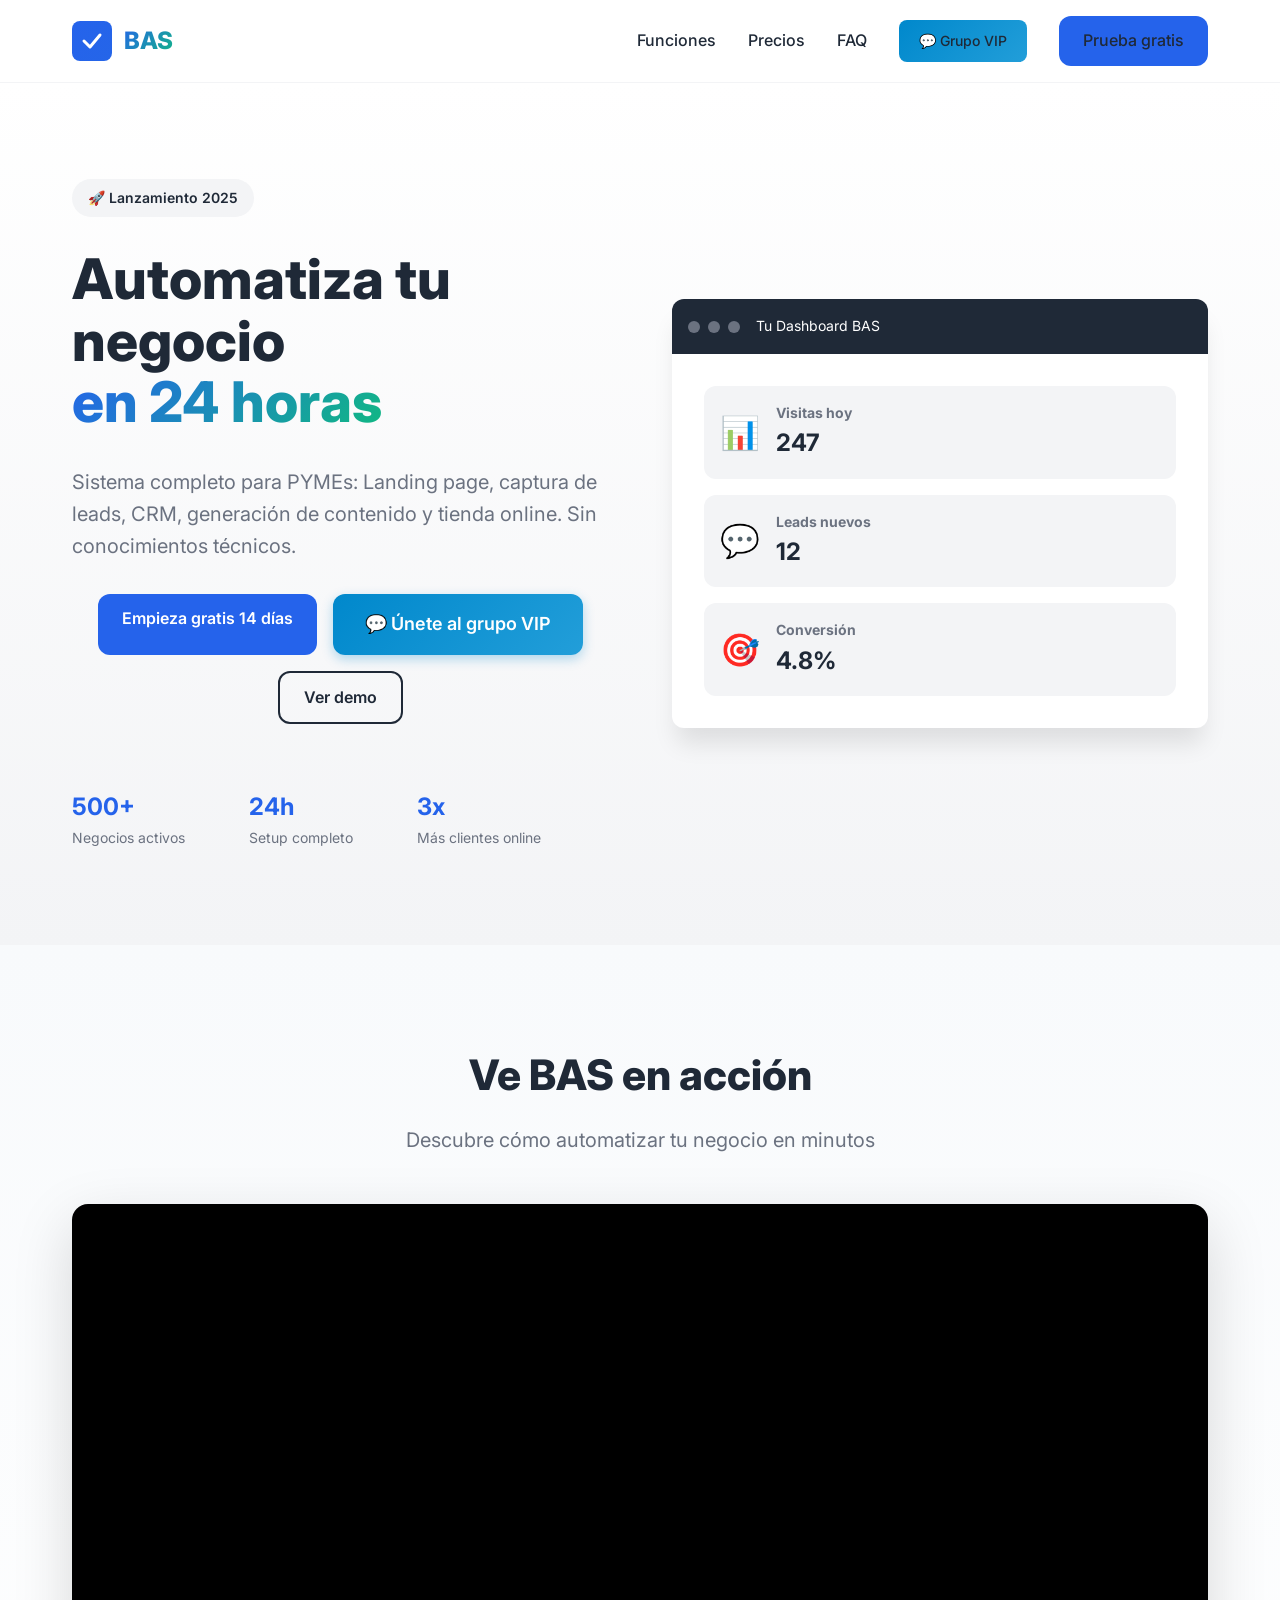
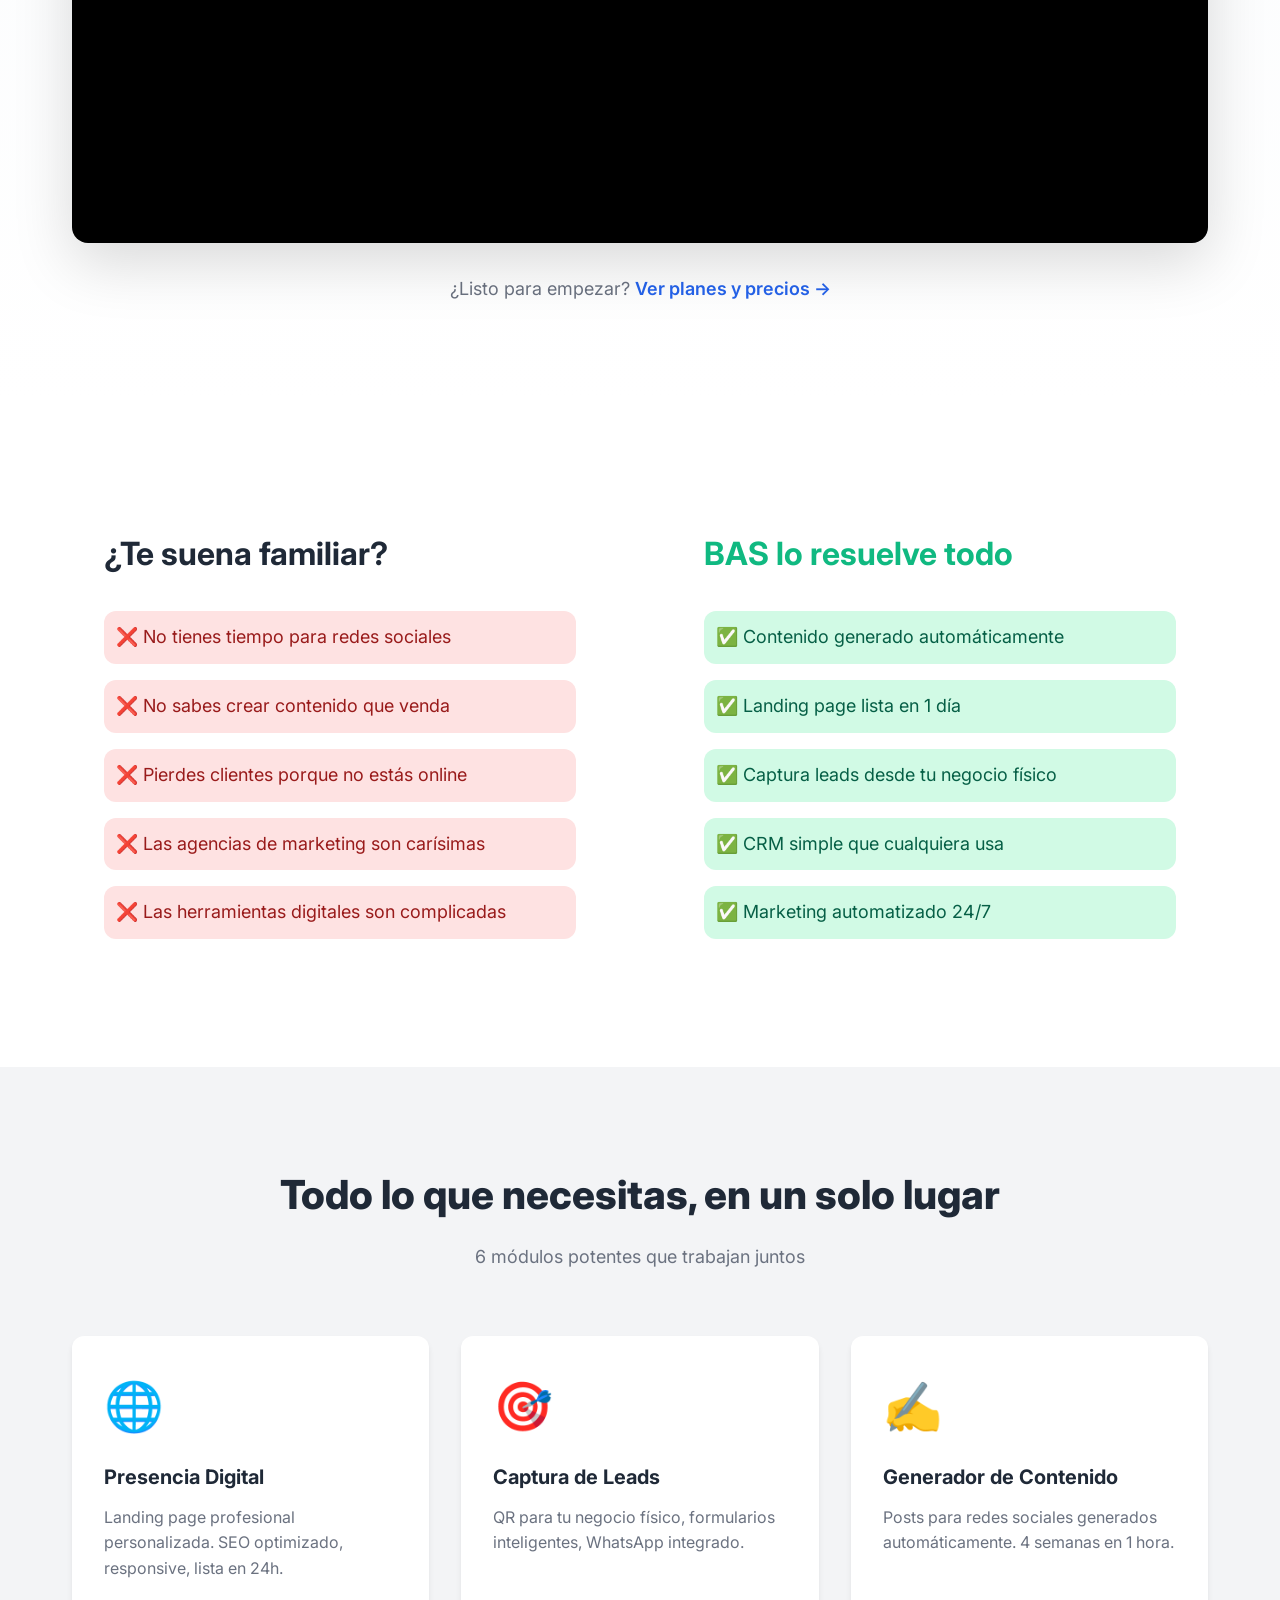
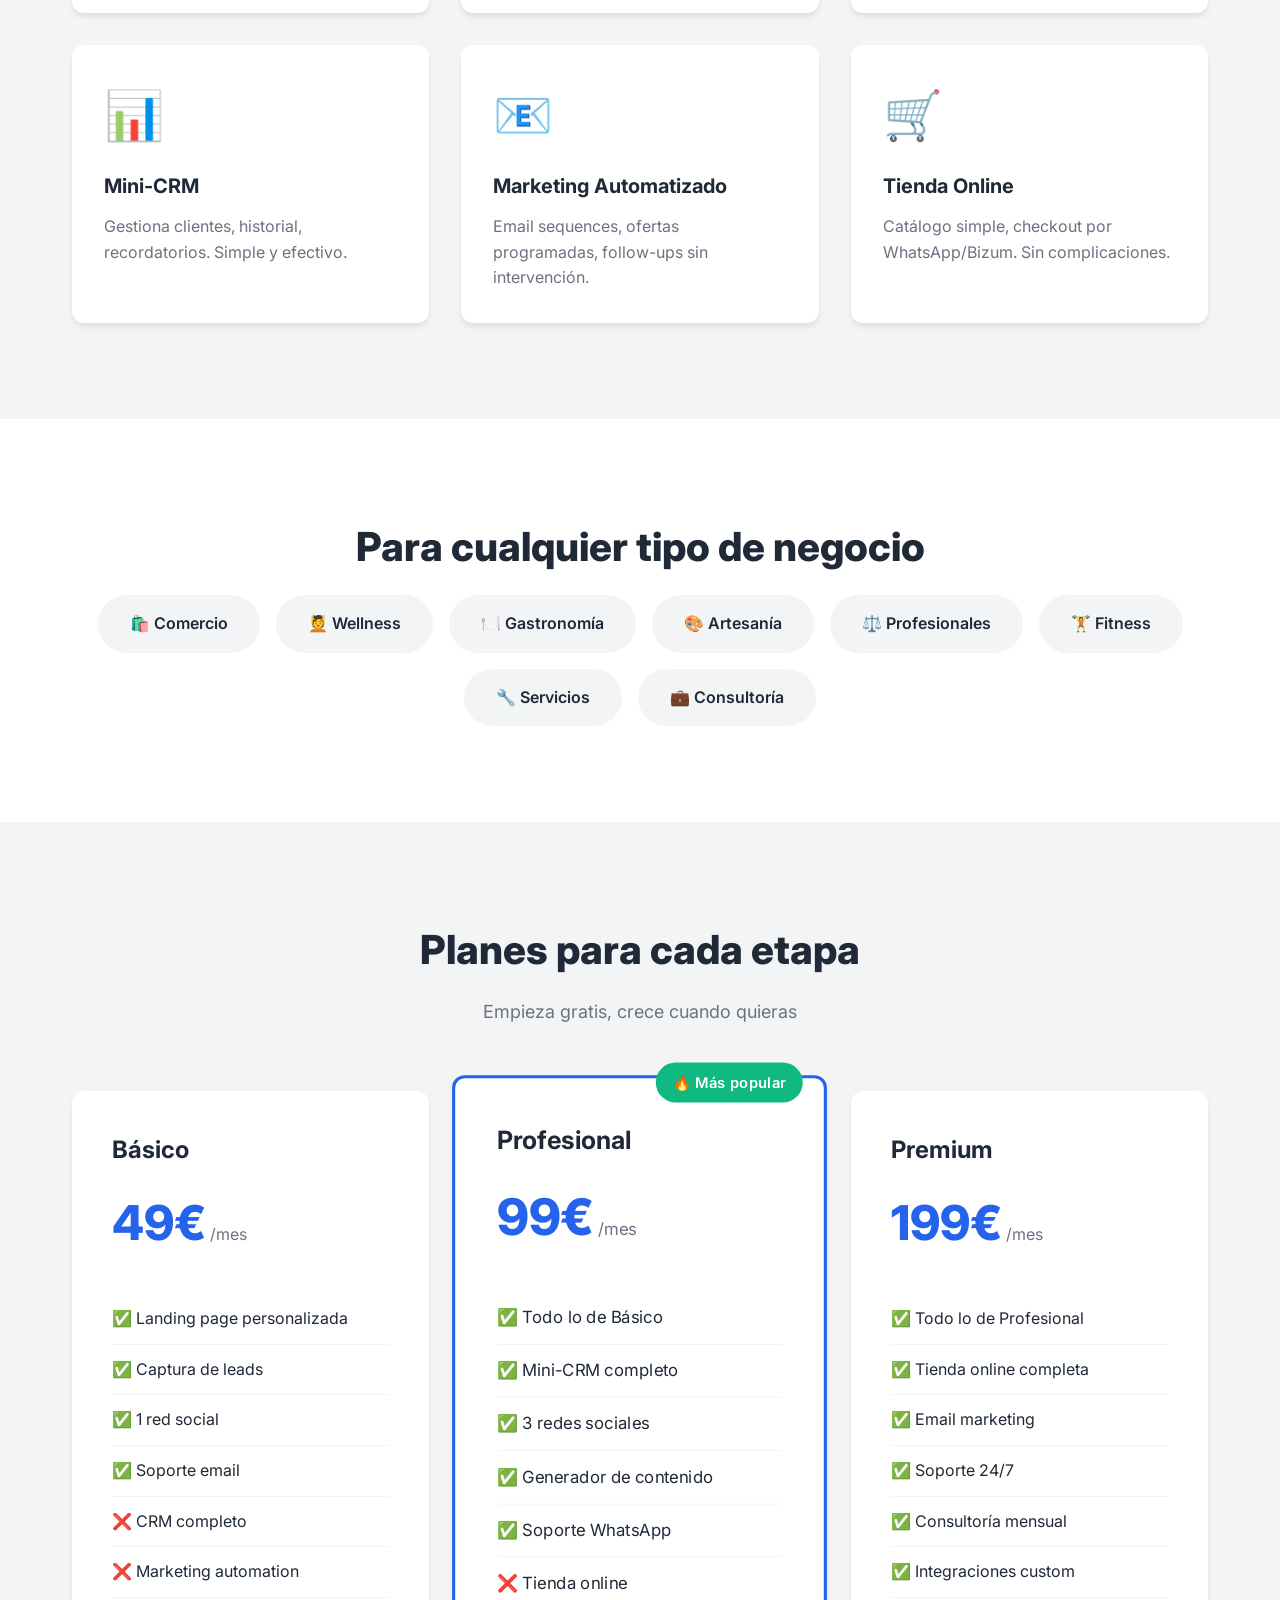
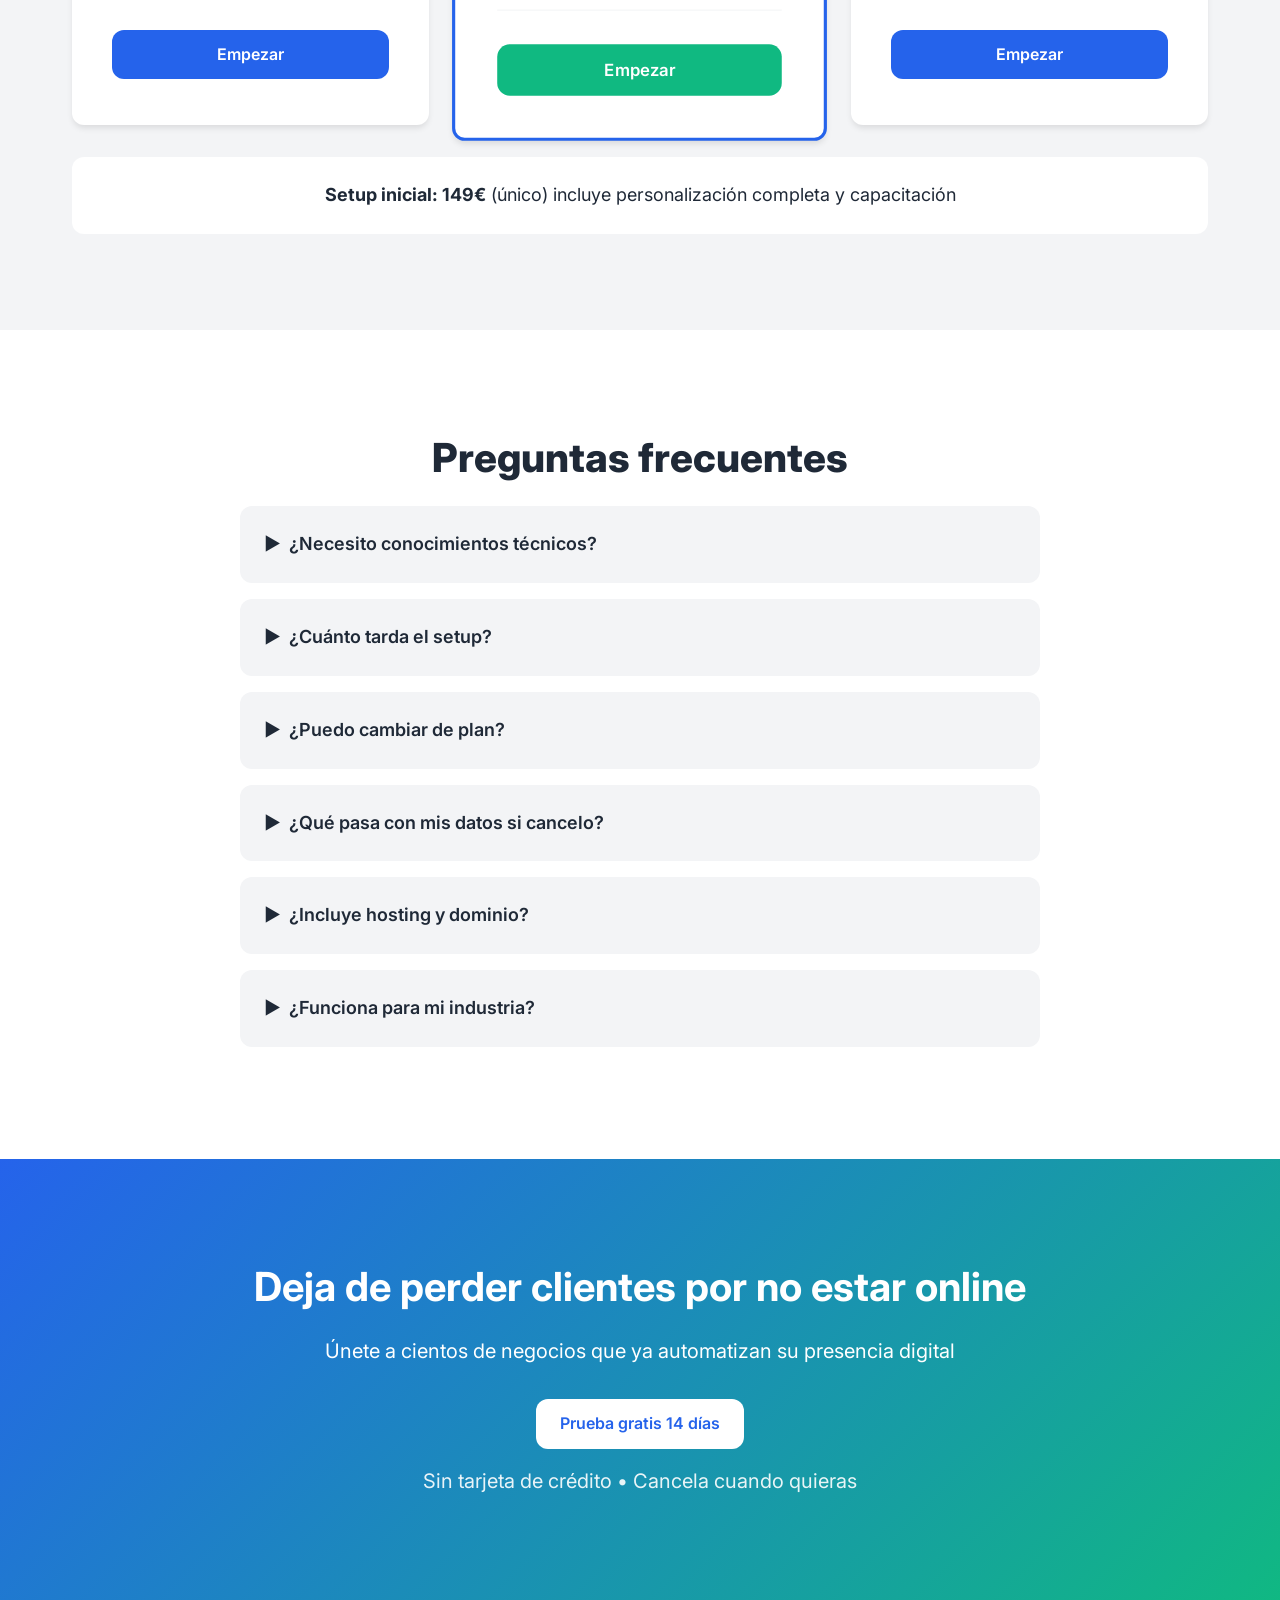
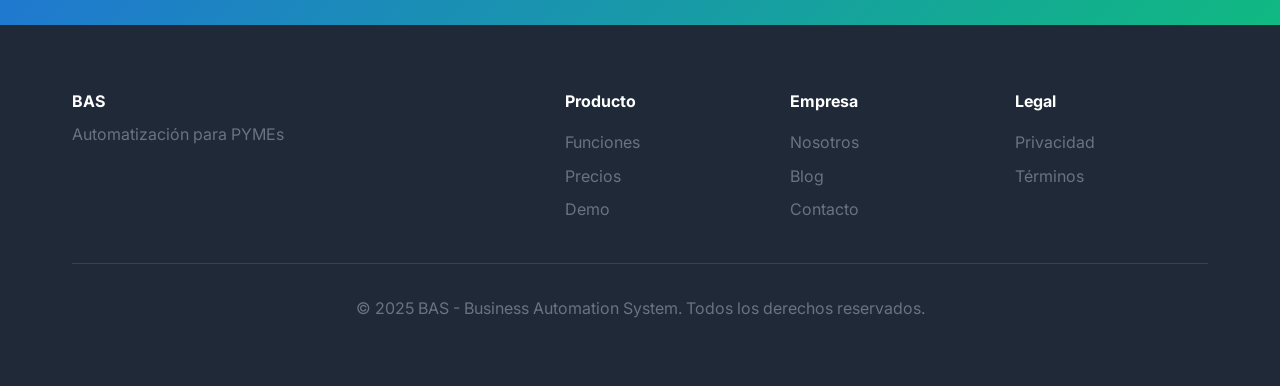
==== index.html @ 543ab915 "Agregar responsive iframe con padding-bottom trick" ====
<!DOCTYPE html>
<html lang="es">
<head>
    <meta charset="UTF-8">
    <meta name="viewport" content="width=device-width, initial-scale=1.0">
    <meta name="description" content="BAS - Automatiza tu PYME en 24 horas. Sistema completo de presencia digital, CRM, marketing y ventas online. Sin conocimientos técnicos.">
    <meta name="keywords" content="automatización pymes, saas para negocios, crm simple, marketing automatizado, tienda online">
    
    <!-- Open Graph -->
    <meta property="og:title" content="BAS - Automatiza tu negocio en 24 horas">
    <meta property="og:description" content="Sistema completo para PYMEs: Landing, CRM, Contenido, Marketing y Ventas. Desde 49€/mes">
    <meta property="og:type" content="website">
    <meta property="og:url" content="https://bas-system.surge.sh">
    
    <title>BAS - Business Automation System | Automatiza tu PYME</title>
    <link rel="stylesheet" href="css/style.css">
    <link rel="preconnect" href="https://fonts.googleapis.com">
    <link rel="preconnect" href="https://fonts.gstatic.com" crossorigin>
    <link href="https://fonts.googleapis.com/css2?family=Inter:wght@300;400;500;600;700;800&display=swap" rel="stylesheet">
    <link rel="stylesheet" href="css/chat-widget.css">
</head>
<body>
    <!-- Navigation -->
    <nav class="navbar">
        <div class="container">
            <div class="nav-brand">
                <svg width="40" height="40" viewBox="0 0 40 40" fill="none">
                    <rect width="40" height="40" rx="8" fill="url(#gradient)"/>
                    <path d="M12 20L18 26L28 14" stroke="white" stroke-width="3" stroke-linecap="round" stroke-linejoin="round"/>
                    <defs>
                        <linearGradient id="gradient" x1="0" y1="0" x2="40" y2="40">
                            <stop offset="0%" stop-color="#2563EB"/>
                            <stop offset="100%" stop-color="#10B981"/>
                        </linearGradient>
                    </defs>
                </svg>
                <span class="brand-name">BAS</span>
            </div>
            <div class="nav-links">
                <a href="#features">Funciones</a>
                <a href="#pricing">Precios</a>
                <a href="#faq">FAQ</a>
                <a href="https://t.me/+O0VJcwQpoflhZDc8" target="_blank" class="btn-telegram-small">💬 Grupo VIP</a>
                <a href="#cta" class="btn-primary">Prueba gratis</a>
            </div>
        </div>
    </nav>

    <!-- Hero -->
    <section class="hero">
        <div class="container">
            <div class="hero-content">
                <div class="badge">🚀 Lanzamiento 2025</div>
                <h1 class="hero-title">
                    Automatiza tu negocio<br>
                    <span class="gradient-text">en 24 horas</span>
                </h1>
                <p class="hero-subtitle">
                    Sistema completo para PYMEs: Landing page, captura de leads, CRM, 
                    generación de contenido y tienda online. Sin conocimientos técnicos.
                </p>
                <div class="hero-cta">
                    <a href="#pricing" class="btn-hero">Empieza gratis 14 días</a>
                    <a href="https://t.me/+O0VJcwQpoflhZDc8" target="_blank" class="btn-telegram">
                        💬 Únete al grupo VIP
                    </a>
                    <a href="#demo" class="btn-secondary">Ver demo</a>
                </div>
                <div class="hero-stats">
                    <div class="stat">
                        <strong>500+</strong>
                        <span>Negocios activos</span>
                    </div>
                    <div class="stat">
                        <strong>24h</strong>
                        <span>Setup completo</span>
                    </div>
                    <div class="stat">
                        <strong>3x</strong>
                        <span>Más clientes online</span>
                    </div>
                </div>
            </div>
            <div class="hero-visual">
                <div class="dashboard-mockup">
                    <div class="mockup-header">
                        <div class="mockup-dots">
                            <span></span><span></span><span></span>
                        </div>
                        <div class="mockup-title">Tu Dashboard BAS</div>
                    </div>
                    <div class="mockup-content">
                        <div class="mockup-card">
                            <div class="card-icon">📊</div>
                            <div class="card-text">
                                <h4>Visitas hoy</h4>
                                <p class="card-number">247</p>
                            </div>
                        </div>
                        <div class="mockup-card">
                            <div class="card-icon">💬</div>
                            <div class="card-text">
                                <h4>Leads nuevos</h4>
                                <p class="card-number">12</p>
                            </div>
                        </div>
                        <div class="mockup-card">
                            <div class="card-icon">🎯</div>
                            <div class="card-text">
                                <h4>Conversión</h4>
                                <p class="card-number">4.8%</p>
                            </div>
                        </div>
                    </div>
                </div>
            </div>
        </div>
    </section>

    <!-- Video Demo -->
    <section id="demo" class="video-demo">
        <div class="container">
            <div class="video-header">
                <h2>Ve BAS en acción</h2>
                <p>Descubre cómo automatizar tu negocio en minutos</p>
            </div>
            <div class="video-container" style="position: relative; width: 100%; max-width: 1200px; padding-bottom: 56.25%; height: 0; overflow: hidden;">
                <iframe style="position: absolute; top: 0; left: 0; width: 100%; height: 100%;" 
                        src="https://www.youtube.com/embed/QfcozcbDwHg" 
                        frameborder="0" 
                        allow="accelerometer; autoplay; clipboard-write; encrypted-media; gyroscope; picture-in-picture; web-share" 
                        referrerpolicy="strict-origin-when-cross-origin"
                        allowfullscreen>
                </iframe>
            </div>
            <div class="video-cta">
                <p>¿Listo para empezar? <a href="#pricing" class="inline-link">Ver planes y precios →</a></p>
            </div>
        </div>
    </section>

    <!-- Problem/Solution -->
    <section class="problem-solution">
        <div class="container">
            <div class="problem">
                <h2>¿Te suena familiar?</h2>
                <div class="problem-list">
                    <div class="problem-item">❌ No tienes tiempo para redes sociales</div>
                    <div class="problem-item">❌ No sabes crear contenido que venda</div>
                    <div class="problem-item">❌ Pierdes clientes porque no estás online</div>
                    <div class="problem-item">❌ Las agencias de marketing son carísimas</div>
                    <div class="problem-item">❌ Las herramientas digitales son complicadas</div>
                </div>
            </div>
            <div class="solution">
                <h2>BAS lo resuelve todo</h2>
                <div class="solution-list">
                    <div class="solution-item">✅ Contenido generado automáticamente</div>
                    <div class="solution-item">✅ Landing page lista en 1 día</div>
                    <div class="solution-item">✅ Captura leads desde tu negocio físico</div>
                    <div class="solution-item">✅ CRM simple que cualquiera usa</div>
                    <div class="solution-item">✅ Marketing automatizado 24/7</div>
                </div>
            </div>
        </div>
    </section>

    <!-- Features -->
    <section id="features" class="features">
        <div class="container">
            <h2 class="section-title">Todo lo que necesitas, en un solo lugar</h2>
            <p class="section-subtitle">6 módulos potentes que trabajan juntos</p>
            
            <div class="features-grid">
                <div class="feature-card">
                    <div class="feature-icon">🌐</div>
                    <h3>Presencia Digital</h3>
                    <p>Landing page profesional personalizada. SEO optimizado, responsive, lista en 24h.</p>
                </div>
                
                <div class="feature-card">
                    <div class="feature-icon">🎯</div>
                    <h3>Captura de Leads</h3>
                    <p>QR para tu negocio físico, formularios inteligentes, WhatsApp integrado.</p>
                </div>
                
                <div class="feature-card">
                    <div class="feature-icon">✍️</div>
                    <h3>Generador de Contenido</h3>
                    <p>Posts para redes sociales generados automáticamente. 4 semanas en 1 hora.</p>
                </div>
                
                <div class="feature-card">
                    <div class="feature-icon">📊</div>
                    <h3>Mini-CRM</h3>
                    <p>Gestiona clientes, historial, recordatorios. Simple y efectivo.</p>
                </div>
                
                <div class="feature-card">
                    <div class="feature-icon">📧</div>
                    <h3>Marketing Automatizado</h3>
                    <p>Email sequences, ofertas programadas, follow-ups sin intervención.</p>
                </div>
                
                <div class="feature-card">
                    <div class="feature-icon">🛒</div>
                    <h3>Tienda Online</h3>
                    <p>Catálogo simple, checkout por WhatsApp/Bizum. Sin complicaciones.</p>
                </div>
            </div>
        </div>
    </section>

    <!-- Use Cases -->
    <section class="use-cases">
        <div class="container">
            <h2 class="section-title">Para cualquier tipo de negocio</h2>
            <div class="industries">
                <div class="industry">🛍️ Comercio</div>
                <div class="industry">💆 Wellness</div>
                <div class="industry">🍽️ Gastronomía</div>
                <div class="industry">🎨 Artesanía</div>
                <div class="industry">⚖️ Profesionales</div>
                <div class="industry">🏋️ Fitness</div>
                <div class="industry">🔧 Servicios</div>
                <div class="industry">💼 Consultoría</div>
            </div>
        </div>
    </section>

    <!-- Pricing -->
    <section id="pricing" class="pricing">
        <div class="container">
            <h2 class="section-title">Planes para cada etapa</h2>
            <p class="section-subtitle">Empieza gratis, crece cuando quieras</p>
            
            <div class="pricing-grid">
                <div class="pricing-card">
                    <div class="plan-name">Básico</div>
                    <div class="plan-price">
                        <span class="price">49€</span>
                        <span class="period">/mes</span>
                    </div>
                    <ul class="plan-features">
                        <li>✅ Landing page personalizada</li>
                        <li>✅ Captura de leads</li>
                        <li>✅ 1 red social</li>
                        <li>✅ Soporte email</li>
                        <li>❌ CRM completo</li>
                        <li>❌ Marketing automation</li>
                    </ul>
                    <a href="#signup" class="btn-plan">Empezar</a>
                </div>

                <div class="pricing-card featured">
                    <div class="popular-badge">🔥 Más popular</div>
                    <div class="plan-name">Profesional</div>
                    <div class="plan-price">
                        <span class="price">99€</span>
                        <span class="period">/mes</span>
                    </div>
                    <ul class="plan-features">
                        <li>✅ Todo lo de Básico</li>
                        <li>✅ Mini-CRM completo</li>
                        <li>✅ 3 redes sociales</li>
                        <li>✅ Generador de contenido</li>
                        <li>✅ Soporte WhatsApp</li>
                        <li>❌ Tienda online</li>
                    </ul>
                    <a href="#signup" class="btn-plan primary">Empezar</a>
                </div>

                <div class="pricing-card">
                    <div class="plan-name">Premium</div>
                    <div class="plan-price">
                        <span class="price">199€</span>
                        <span class="period">/mes</span>
                    </div>
                    <ul class="plan-features">
                        <li>✅ Todo lo de Profesional</li>
                        <li>✅ Tienda online completa</li>
                        <li>✅ Email marketing</li>
                        <li>✅ Soporte 24/7</li>
                        <li>✅ Consultoría mensual</li>
                        <li>✅ Integraciones custom</li>
                    </ul>
                    <a href="#signup" class="btn-plan">Empezar</a>
                </div>
            </div>

            <div class="pricing-note">
                <strong>Setup inicial: 149€</strong> (único) incluye personalización completa y capacitación
            </div>
        </div>
    </section>

    <!-- FAQ -->
    <section id="faq" class="faq">
        <div class="container">
            <h2 class="section-title">Preguntas frecuentes</h2>
            
            <div class="faq-list">
                <details class="faq-item">
                    <summary>¿Necesito conocimientos técnicos?</summary>
                    <p>No. BAS está diseñado para personas sin conocimientos técnicos. Todo es visual, simple e intuitivo.</p>
                </details>

                <details class="faq-item">
                    <summary>¿Cuánto tarda el setup?</summary>
                    <p>24 horas. Nos das tu información, fotos y textos, y en un día tienes todo funcionando.</p>
                </details>

                <details class="faq-item">
                    <summary>¿Puedo cambiar de plan?</summary>
                    <p>Sí, en cualquier momento. Upgrade o downgrade sin penalizaciones.</p>
                </details>

                <details class="faq-item">
                    <summary>¿Qué pasa con mis datos si cancelo?</summary>
                    <p>Puedes exportar todos tus datos (clientes, contenido) antes de cancelar. Sin problemas.</p>
                </details>

                <details class="faq-item">
                    <summary>¿Incluye hosting y dominio?</summary>
                    <p>Sí, todo incluido. Hosting, dominio personalizado, SSL, backups. Sin costes ocultos.</p>
                </details>

                <details class="faq-item">
                    <summary>¿Funciona para mi industria?</summary>
                    <p>BAS es universal. Funciona para comercio, servicios, wellness, gastronomía, artesanía, profesionales, etc.</p>
                </details>
            </div>
        </div>
    </section>

    <!-- Final CTA -->
    <section id="cta" class="final-cta">
        <div class="container">
            <h2>Deja de perder clientes por no estar online</h2>
            <p>Únete a cientos de negocios que ya automatizan su presencia digital</p>
            <a href="#signup" class="btn-hero">Prueba gratis 14 días</a>
            <p class="cta-note">Sin tarjeta de crédito • Cancela cuando quieras</p>
        </div>
    </section>

    <!-- Footer -->
    <footer class="footer">
        <div class="container">
            <div class="footer-content">
                <div class="footer-brand">
                    <strong>BAS</strong>
                    <p>Automatización para PYMEs</p>
                </div>
                <div class="footer-links">
                    <div class="footer-column">
                        <h4>Producto</h4>
                        <a href="#features">Funciones</a>
                        <a href="#pricing">Precios</a>
                        <a href="#demo">Demo</a>
                    </div>
                    <div class="footer-column">
                        <h4>Empresa</h4>
                        <a href="#about">Nosotros</a>
                        <a href="#blog">Blog</a>
                        <a href="#contact">Contacto</a>
                    </div>
                    <div class="footer-column">
                        <h4>Legal</h4>
                        <a href="#privacy">Privacidad</a>
                        <a href="#terms">Términos</a>
                    </div>
                </div>
            </div>
            <div class="footer-bottom">
                <p>© 2025 BAS - Business Automation System. Todos los derechos reservados.</p>
            </div>
        </div>
    </footer>

    <script src="js/main.js"></script>
    <script src="js/chat-widget.js"></script>
</body>
</html>
---- css/style.css ----
/* BAS - Business Automation System */
/* Modern SaaS Landing Page */

:root {
    --primary: #2563EB;
    --primary-dark: #1E40AF;
    --success: #10B981;
    --dark: #1F2937;
    --gray: #6B7280;
    --light-gray: #F3F4F6;
    --white: #FFFFFF;
    
    --font-main: 'Inter', -apple-system, BlinkMacSystemFont, 'Segoe UI', sans-serif;
    
    --spacing-xs: 0.5rem;
    --spacing-sm: 1rem;
    --spacing-md: 2rem;
    --spacing-lg: 4rem;
    --spacing-xl: 6rem;
    
    --radius: 12px;
    --shadow: 0 4px 6px -1px rgba(0, 0, 0, 0.1);
    --shadow-lg: 0 20px 25px -5px rgba(0, 0, 0, 0.1);
}

* {
    margin: 0;
    padding: 0;
    box-sizing: border-box;
}

html {
    scroll-behavior: smooth;
}

body {
    font-family: var(--font-main);
    color: var(--dark);
    line-height: 1.6;
    background: var(--white);
}

.container {
    max-width: 1200px;
    margin: 0 auto;
    padding: 0 var(--spacing-md);
}

/* Navigation */
.navbar {
    position: sticky;
    top: 0;
    background: rgba(255, 255, 255, 0.95);
    backdrop-filter: blur(10px);
    border-bottom: 1px solid var(--light-gray);
    padding: var(--spacing-sm) 0;
    z-index: 1000;
}

.navbar .container {
    display: flex;
    justify-content: space-between;
    align-items: center;
}

.nav-brand {
    display: flex;
    align-items: center;
    gap: 0.75rem;
    font-weight: 800;
    font-size: 1.5rem;
}

.brand-name {
    background: linear-gradient(135deg, var(--primary), var(--success));
    -webkit-background-clip: text;
    -webkit-text-fill-color: transparent;
    background-clip: text;
}

.nav-links {
    display: flex;
    gap: 2rem;
    align-items: center;
}

.nav-links a {
    text-decoration: none;
    color: var(--dark);
    font-weight: 500;
    transition: color 0.2s;
}

.nav-links a:hover {
    color: var(--primary);
}

/* Buttons */
.btn-primary,
.btn-hero,
.btn-plan {
    display: inline-block;
    padding: 0.75rem 1.5rem;
    background: var(--primary);
    color: var(--white);
    text-decoration: none;
    border-radius: var(--radius);
    font-weight: 600;
    transition: all 0.3s;
    border: none;
    cursor: pointer;
}

.btn-primary:hover,
.btn-hero:hover,
.btn-plan:hover {
    background: var(--primary-dark);
    transform: translateY(-2px);
    box-shadow: var(--shadow-lg);
}

.btn-secondary {
    display: inline-block;
    padding: 0.75rem 1.5rem;
    background: transparent;
    color: var(--dark);
    text-decoration: none;
    border-radius: var(--radius);
    font-weight: 600;
    border: 2px solid var(--dark);
    transition: all 0.3s;
}

.btn-secondary:hover {
    background: var(--dark);
    color: var(--white);
}

/* Hero */
.hero {
    padding: var(--spacing-xl) 0;
    background: linear-gradient(180deg, var(--white) 0%, var(--light-gray) 100%);
}

.hero .container {
    display: grid;
    grid-template-columns: 1fr 1fr;
    gap: var(--spacing-lg);
    align-items: center;
}

.badge {
    display: inline-block;
    padding: 0.5rem 1rem;
    background: var(--light-gray);
    border-radius: 100px;
    font-size: 0.875rem;
    font-weight: 600;
    margin-bottom: var(--spacing-md);
}

.hero-title {
    font-size: 3.5rem;
    font-weight: 800;
    line-height: 1.1;
    margin-bottom: var(--spacing-md);
}

.gradient-text {
    background: linear-gradient(135deg, var(--primary), var(--success));
    -webkit-background-clip: text;
    -webkit-text-fill-color: transparent;
    background-clip: text;
}

.hero-subtitle {
    font-size: 1.25rem;
    color: var(--gray);
    margin-bottom: var(--spacing-md);
    line-height: 1.6;
}

.hero-cta {
    display: flex;
    gap: 1rem;
    margin-bottom: var(--spacing-lg);
}

.hero-stats {
    display: flex;
    gap: var(--spacing-lg);
}

.stat {
    display: flex;
    flex-direction: column;
}

.stat strong {
    font-size: 1.5rem;
    color: var(--primary);
}

.stat span {
    font-size: 0.875rem;
    color: var(--gray);
}

/* Dashboard Mockup */
.dashboard-mockup {
    background: var(--white);
    border-radius: var(--radius);
    box-shadow: var(--shadow-lg);
    overflow: hidden;
}

.mockup-header {
    background: var(--dark);
    padding: 1rem;
    display: flex;
    align-items: center;
    gap: 1rem;
}

.mockup-dots {
    display: flex;
    gap: 0.5rem;
}

.mockup-dots span {
    width: 12px;
    height: 12px;
    border-radius: 50%;
    background: var(--gray);
}

.mockup-title {
    color: var(--white);
    font-size: 0.875rem;
}

.mockup-content {
    padding: 2rem;
    display: flex;
    flex-direction: column;
    gap: 1rem;
}

.mockup-card {
    display: flex;
    align-items: center;
    gap: 1rem;
    padding: 1rem;
    background: var(--light-gray);
    border-radius: var(--radius);
}

.card-icon {
    font-size: 2rem;
}

.card-text h4 {
    font-size: 0.875rem;
    color: var(--gray);
}

.card-number {
    font-size: 1.5rem;
    font-weight: 700;
    color: var(--dark);
}

/* Problem/Solution */
.problem-solution {
    padding: var(--spacing-xl) 0;
    background: var(--white);
}

.problem-solution .container {
    display: grid;
    grid-template-columns: 1fr 1fr;
    gap: var(--spacing-lg);
}

.problem, .solution {
    padding: var(--spacing-md);
}

.problem h2 {
    font-size: 2rem;
    margin-bottom: var(--spacing-md);
}

.solution h2 {
    font-size: 2rem;
    margin-bottom: var(--spacing-md);
    color: var(--success);
}

.problem-list, .solution-list {
    display: flex;
    flex-direction: column;
    gap: 1rem;
}

.problem-item, .solution-item {
    font-size: 1.125rem;
    padding: 0.75rem;
    border-radius: var(--radius);
}

.problem-item {
    background: #FEE2E2;
    color: #991B1B;
}

.solution-item {
    background: #D1FAE5;
    color: #065F46;
}

/* Features */
.features {
    padding: var(--spacing-xl) 0;
    background: var(--light-gray);
}

.section-title {
    font-size: 2.5rem;
    font-weight: 800;
    text-align: center;
    margin-bottom: 1rem;
}

.section-subtitle {
    text-align: center;
    font-size: 1.125rem;
    color: var(--gray);
    margin-bottom: var(--spacing-lg);
}

.features-grid {
    display: grid;
    grid-template-columns: repeat(auto-fit, minmax(300px, 1fr));
    gap: 2rem;
}

.feature-card {
    background: var(--white);
    padding: 2rem;
    border-radius: var(--radius);
    box-shadow: var(--shadow);
    transition: transform 0.3s;
}

.feature-card:hover {
    transform: translateY(-5px);
}

.feature-icon {
    font-size: 3rem;
    margin-bottom: 1rem;
}

.feature-card h3 {
    font-size: 1.25rem;
    margin-bottom: 0.75rem;
}

.feature-card p {
    color: var(--gray);
    line-height: 1.6;
}

/* Use Cases */
.use-cases {
    padding: var(--spacing-xl) 0;
    background: var(--white);
}

.industries {
    display: flex;
    flex-wrap: wrap;
    gap: 1rem;
    justify-content: center;
}

.industry {
    padding: 1rem 2rem;
    background: var(--light-gray);
    border-radius: 100px;
    font-weight: 600;
    transition: all 0.3s;
}

.industry:hover {
    background: var(--primary);
    color: var(--white);
}

/* Pricing */
.pricing {
    padding: var(--spacing-xl) 0;
    background: var(--light-gray);
}

.pricing-grid {
    display: grid;
    grid-template-columns: repeat(auto-fit, minmax(280px, 1fr));
    gap: 2rem;
    margin-bottom: 2rem;
}

.pricing-card {
    background: var(--white);
    padding: 2.5rem;
    border-radius: var(--radius);
    box-shadow: var(--shadow);
    position: relative;
    transition: transform 0.3s;
}

.pricing-card:hover {
    transform: translateY(-10px);
}

.pricing-card.featured {
    border: 3px solid var(--primary);
    transform: scale(1.05);
}

.popular-badge {
    position: absolute;
    top: -15px;
    right: 20px;
    background: var(--success);
    color: var(--white);
    padding: 0.5rem 1rem;
    border-radius: 100px;
    font-weight: 600;
    font-size: 0.875rem;
}

.plan-name {
    font-size: 1.5rem;
    font-weight: 700;
    margin-bottom: 1rem;
}

.plan-price {
    margin-bottom: 2rem;
}

.price {
    font-size: 3rem;
    font-weight: 800;
    color: var(--primary);
}

.period {
    color: var(--gray);
}

.plan-features {
    list-style: none;
    margin-bottom: 2rem;
}

.plan-features li {
    padding: 0.75rem 0;
    border-bottom: 1px solid var(--light-gray);
}

.btn-plan {
    width: 100%;
    text-align: center;
}

.btn-plan.primary {
    background: var(--success);
}

.btn-plan.primary:hover {
    background: #059669;
}

.pricing-note {
    text-align: center;
    padding: 1.5rem;
    background: var(--white);
    border-radius: var(--radius);
    font-size: 1.125rem;
}

/* FAQ */
.faq {
    padding: var(--spacing-xl) 0;
    background: var(--white);
}

.faq-list {
    max-width: 800px;
    margin: 0 auto;
}

.faq-item {
    background: var(--light-gray);
    padding: 1.5rem;
    border-radius: var(--radius);
    margin-bottom: 1rem;
    cursor: pointer;
}

.faq-item summary {
    font-weight: 600;
    font-size: 1.125rem;
    list-style: none;
}

.faq-item summary::before {
    content: "▶";
    display: inline-block;
    margin-right: 0.5rem;
    transition: transform 0.3s;
}

.faq-item[open] summary::before {
    transform: rotate(90deg);
}

.faq-item p {
    margin-top: 1rem;
    color: var(--gray);
    line-height: 1.6;
}

/* Final CTA */
.final-cta {
    padding: var(--spacing-xl) 0;
    background: linear-gradient(135deg, var(--primary), var(--success));
    color: var(--white);
    text-align: center;
}

.final-cta h2 {
    font-size: 2.5rem;
    margin-bottom: 1rem;
}

.final-cta p {
    font-size: 1.25rem;
    margin-bottom: 2rem;
}

.final-cta .btn-hero {
    background: var(--white);
    color: var(--primary);
}

.final-cta .btn-hero:hover {
    background: var(--light-gray);
}

.cta-note {
    margin-top: 1rem;
    font-size: 0.875rem;
    opacity: 0.9;
}

/* Footer */
.footer {
    padding: var(--spacing-lg) 0;
    background: var(--dark);
    color: var(--white);
}

.footer-content {
    display: grid;
    grid-template-columns: 2fr 3fr;
    gap: var(--spacing-lg);
    margin-bottom: var(--spacing-md);
}

.footer-brand p {
    color: var(--gray);
    margin-top: 0.5rem;
}

.footer-links {
    display: grid;
    grid-template-columns: repeat(3, 1fr);
    gap: 2rem;
}

.footer-column h4 {
    margin-bottom: 1rem;
}

.footer-column a {
    display: block;
    color: var(--gray);
    text-decoration: none;
    margin-bottom: 0.5rem;
    transition: color 0.2s;
}

.footer-column a:hover {
    color: var(--white);
}

.footer-bottom {
    border-top: 1px solid #374151;
    padding-top: var(--spacing-md);
    text-align: center;
    color: var(--gray);
}

/* Responsive */
@media (max-width: 768px) {
    .hero .container {
        grid-template-columns: 1fr;
        text-align: center;
    }
    
    .hero-title {
        font-size: 2.5rem;
    }
    
    .hero-cta {
        flex-direction: column;
        align-items: stretch;
    }
    
    .hero-visual {
        order: -1;
    }
    
    .problem-solution .container {
        grid-template-columns: 1fr;
    }
    
    .nav-links {
        gap: 1rem;
    }
    
    .nav-links a:not(.btn-primary) {
        display: none;
    }
    
    .footer-content {
        grid-template-columns: 1fr;
    }
    
    .footer-links {
        grid-template-columns: 1fr;
    }
}

/* Modal Styles */
.modal-overlay {
    display: none;
    position: fixed;
    top: 0;
    left: 0;
    width: 100%;
    height: 100%;
    background: rgba(0, 0, 0, 0.7);
    z-index: 1000;
    align-items: center;
    justify-content: center;
    backdrop-filter: blur(4px);
}

.modal-overlay.active {
    display: flex;
}

.modal-content {
    background: white;
    padding: 40px;
    border-radius: 16px;
    max-width: 450px;
    width: 90%;
    position: relative;
    box-shadow: 0 25px 50px -12px rgba(0, 0, 0, 0.25);
    animation: modalSlideIn 0.3s ease;
}

@keyframes modalSlideIn {
    from {
        opacity: 0;
        transform: translateY(-20px);
    }
    to {
        opacity: 1;
        transform: translateY(0);
    }
}

.modal-close {
    position: absolute;
    top: 16px;
    right: 16px;
    background: none;
    border: none;
    font-size: 32px;
    color: #9ca3af;
    cursor: pointer;
    transition: color 0.2s;
    padding: 0;
    width: 32px;
    height: 32px;
    display: flex;
    align-items: center;
    justify-content: center;
}

.modal-close:hover {
    color: #1f2937;
}

.modal-content h2 {
    font-size: 28px;
    font-weight: 700;
    color: #1f2937;
    margin-bottom: 8px;
}

.modal-subtitle {
    color: #6b7280;
    margin-bottom: 24px;
}

.form-group {
    margin-bottom: 20px;
}

.form-group label {
    display: block;
    font-weight: 600;
    color: #374151;
    margin-bottom: 8px;
    font-size: 14px;
}

.form-group input {
    width: 100%;
    padding: 12px 16px;
    border: 1px solid #d1d5db;
    border-radius: 8px;
    font-size: 16px;
    transition: all 0.2s;
    font-family: inherit;
}

.form-group input:focus {
    outline: none;
    border-color: #2563EB;
    box-shadow: 0 0 0 3px rgba(37, 99, 235, 0.1);
}

.form-error {
    display: none;
    background: #fee2e2;
    color: #dc2626;
    padding: 12px;
    border-radius: 8px;
    margin-bottom: 16px;
    font-size: 14px;
    font-weight: 500;
}

.btn-submit {
    width: 100%;
    padding: 14px;
    background: linear-gradient(135deg, #2563EB, #10B981);
    color: white;
    border: none;
    border-radius: 8px;
    font-size: 16px;
    font-weight: 600;
    cursor: pointer;
    transition: all 0.2s;
    font-family: inherit;
}

.btn-submit:hover {
    transform: translateY(-2px);
    box-shadow: 0 10px 25px rgba(37, 99, 235, 0.3);
}

.modal-footer {
    text-align: center;
    margin-top: 20px;
    color: #6b7280;
    font-size: 14px;
}

.modal-footer a {
    color: #2563EB;
    text-decoration: none;
    font-weight: 600;
}

.modal-footer a:hover {
    text-decoration: underline;
}

.modal-demo-hint {
    margin-top: 20px;
    padding: 12px;
    background: #dbeafe;
    border-radius: 8px;
    font-size: 13px;
    color: #1e40af;
}

/* Telegram Group Button */
.btn-telegram {
    display: inline-flex;
    align-items: center;
    gap: 8px;
    padding: 16px 32px;
    background: linear-gradient(135deg, #0088cc, #229ED9);
    color: white;
    text-decoration: none;
    border-radius: 12px;
    font-weight: 600;
    font-size: 18px;
    transition: all 0.3s;
    box-shadow: 0 4px 12px rgba(0, 136, 204, 0.3);
}

.btn-telegram:hover {
    transform: translateY(-2px);
    box-shadow: 0 8px 20px rgba(0, 136, 204, 0.4);
}

.btn-telegram-small {
    display: inline-flex;
    align-items: center;
    gap: 6px;
    padding: 10px 20px;
    background: linear-gradient(135deg, #0088cc, #229ED9);
    color: white;
    text-decoration: none;
    border-radius: 8px;
    font-weight: 600;
    font-size: 14px;
    transition: all 0.3s;
}

.btn-telegram-small:hover {
    transform: translateY(-2px);
    box-shadow: 0 4px 12px rgba(0, 136, 204, 0.3);
}

.hero-cta {
    display: flex;
    gap: 16px;
    flex-wrap: wrap;
    justify-content: center;
}

/* Video Demo Section */
.video-demo {
    padding: var(--spacing-xl) 0;
    background: linear-gradient(180deg, #f8fafc 0%, #ffffff 100%);
}

.video-header {
    text-align: center;
    margin-bottom: 48px;
}

.video-header h2 {
    font-size: 42px;
    font-weight: 800;
    color: var(--dark);
    margin-bottom: 16px;
}

.video-header p {
    font-size: 20px;
    color: var(--gray);
}

.video-container {
    position: relative;
    width: 100%;
    max-width: 1200px;
    margin: 0 auto;
    border-radius: 16px;
    overflow: hidden;
    box-shadow: 0 20px 60px rgba(0, 0, 0, 0.15);
    background: #000;
    aspect-ratio: 16 / 9;
}

.video-container video {
    width: 100%;
    height: 100%;
    display: block;
}

.youtube-placeholder {
    position: relative;
    width: 100%;
    height: 100%;
    cursor: pointer;
    transition: transform 0.3s;
}

.youtube-placeholder:hover {
    transform: scale(1.02);
}

.youtube-placeholder img {
    width: 100%;
    height: 100%;
    object-fit: cover;
}

.play-button {
    position: absolute;
    top: 50%;
    left: 50%;
    transform: translate(-50%, -50%);
    z-index: 2;
    transition: all 0.3s;
    filter: drop-shadow(0 4px 12px rgba(0,0,0,0.3));
}

.youtube-placeholder:hover .play-button {
    transform: translate(-50%, -50%) scale(1.1);
}

#youtubeFrame {
    width: 100%;
    height: 100%;
}

#youtubeFrame iframe {
    width: 100%;
    height: 100%;
}

.video-cta {
    text-align: center;
    margin-top: 32px;
    font-size: 18px;
    color: var(--gray);
}

.inline-link {
    color: var(--primary);
    text-decoration: none;
    font-weight: 600;
    transition: all 0.2s;
}

.inline-link:hover {
    color: var(--primary-dark);
    text-decoration: underline;
}

@media (max-width: 768px) {
    .video-header h2 {
        font-size: 32px;
    }
    
    .video-header p {
        font-size: 16px;
    }
    
    .video-container {
        border-radius: 12px;
    }
    
    .play-button svg {
        width: 60px;
        height: 60px;
    }
}
---- css/chat-widget.css ----
/* Chat Widget Styles */
.chat-widget {
  position: fixed;
  bottom: 24px;
  right: 24px;
  z-index: 9999;
  font-family: 'Inter', sans-serif;
}

/* Floating Button */
.chat-button {
  width: 60px;
  height: 60px;
  border-radius: 50%;
  background: linear-gradient(135deg, #2563EB, #10B981);
  border: none;
  color: white;
  cursor: pointer;
  display: flex;
  align-items: center;
  justify-content: center;
  box-shadow: 0 4px 12px rgba(37, 99, 235, 0.4);
  transition: all 0.3s;
  position: relative;
}

.chat-button:hover {
  transform: scale(1.1);
  box-shadow: 0 8px 20px rgba(37, 99, 235, 0.5);
}

.chat-icon {
  width: 28px;
  height: 28px;
}

.chat-badge {
  position: absolute;
  top: -4px;
  right: -4px;
  background: #ef4444;
  color: white;
  width: 24px;
  height: 24px;
  border-radius: 50%;
  display: flex;
  align-items: center;
  justify-content: center;
  font-size: 12px;
  font-weight: 700;
  border: 2px solid white;
}

/* Chat Window */
.chat-window {
  width: 380px;
  height: 600px;
  background: white;
  border-radius: 16px;
  box-shadow: 0 12px 40px rgba(0, 0, 0, 0.15);
  display: none;
  flex-direction: column;
  overflow: hidden;
}

/* Header */
.chat-header {
  background: linear-gradient(135deg, #2563EB, #10B981);
  color: white;
  padding: 20px;
  display: flex;
  justify-content: space-between;
  align-items: center;
}

.chat-header-info {
  display: flex;
  align-items: center;
  gap: 12px;
}

.chat-avatar {
  width: 40px;
  height: 40px;
  border-radius: 50%;
  background: rgba(255, 255, 255, 0.2);
  display: flex;
  align-items: center;
  justify-content: center;
  font-size: 20px;
}

.chat-title {
  font-weight: 600;
  font-size: 16px;
}

.chat-status {
  display: flex;
  align-items: center;
  gap: 6px;
  font-size: 12px;
  opacity: 0.9;
}

.status-dot {
  width: 8px;
  height: 8px;
  border-radius: 50%;
  background: #10B981;
  animation: pulse 2s infinite;
}

@keyframes pulse {
  0%, 100% { opacity: 1; }
  50% { opacity: 0.5; }
}

.chat-close {
  background: rgba(255, 255, 255, 0.2);
  border: none;
  color: white;
  width: 32px;
  height: 32px;
  border-radius: 50%;
  cursor: pointer;
  font-size: 24px;
  display: flex;
  align-items: center;
  justify-content: center;
  transition: background 0.2s;
}

.chat-close:hover {
  background: rgba(255, 255, 255, 0.3);
}

/* Messages */
.chat-messages {
  flex: 1;
  overflow-y: auto;
  padding: 20px;
  background: #f8fafc;
  display: flex;
  flex-direction: column;
  gap: 12px;
}

.chat-messages::-webkit-scrollbar {
  width: 6px;
}

.chat-messages::-webkit-scrollbar-thumb {
  background: #cbd5e1;
  border-radius: 3px;
}

.chat-message {
  display: flex;
  animation: slideIn 0.3s ease;
}

@keyframes slideIn {
  from {
    opacity: 0;
    transform: translateY(10px);
  }
  to {
    opacity: 1;
    transform: translateY(0);
  }
}

.chat-message.user {
  justify-content: flex-end;
}

.chat-message.bot {
  justify-content: flex-start;
}

.message-bubble {
  max-width: 75%;
  padding: 12px 16px;
  border-radius: 16px;
  position: relative;
}

.chat-message.user .message-bubble {
  background: linear-gradient(135deg, #2563EB, #10B981);
  color: white;
  border-bottom-right-radius: 4px;
}

.chat-message.bot .message-bubble {
  background: white;
  color: #1e293b;
  border-bottom-left-radius: 4px;
  box-shadow: 0 2px 8px rgba(0, 0, 0, 0.05);
}

.message-text {
  font-size: 14px;
  line-height: 1.5;
  word-wrap: break-word;
}

.message-time {
  font-size: 11px;
  opacity: 0.7;
  margin-top: 4px;
}

/* Typing Indicator */
.typing-indicator .typing-dots {
  display: flex;
  gap: 4px;
  padding: 8px 0;
}

.typing-dots span {
  width: 8px;
  height: 8px;
  border-radius: 50%;
  background: #64748b;
  animation: typingDot 1.4s infinite;
}

.typing-dots span:nth-child(2) {
  animation-delay: 0.2s;
}

.typing-dots span:nth-child(3) {
  animation-delay: 0.4s;
}

@keyframes typingDot {
  0%, 60%, 100% {
    transform: translateY(0);
    opacity: 0.7;
  }
  30% {
    transform: translateY(-8px);
    opacity: 1;
  }
}

/* Input Form */
.chat-input-form {
  display: flex;
  padding: 16px;
  background: white;
  border-top: 1px solid #e2e8f0;
  gap: 8px;
}

.chat-input {
  flex: 1;
  padding: 12px 16px;
  border: 1px solid #e2e8f0;
  border-radius: 24px;
  font-size: 14px;
  outline: none;
  transition: border 0.2s;
}

.chat-input:focus {
  border-color: #2563EB;
}

.chat-send {
  width: 40px;
  height: 40px;
  border-radius: 50%;
  background: linear-gradient(135deg, #2563EB, #10B981);
  border: none;
  color: white;
  cursor: pointer;
  display: flex;
  align-items: center;
  justify-content: center;
  transition: all 0.2s;
}

.chat-send:hover {
  transform: scale(1.1);
}

.chat-send:active {
  transform: scale(0.95);
}

/* Mobile Responsive */
@media (max-width: 480px) {
  .chat-window {
    width: calc(100vw - 32px);
    height: calc(100vh - 100px);
    bottom: 16px;
    right: 16px;
  }

  .chat-widget {
    bottom: 16px;
    right: 16px;
  }
}
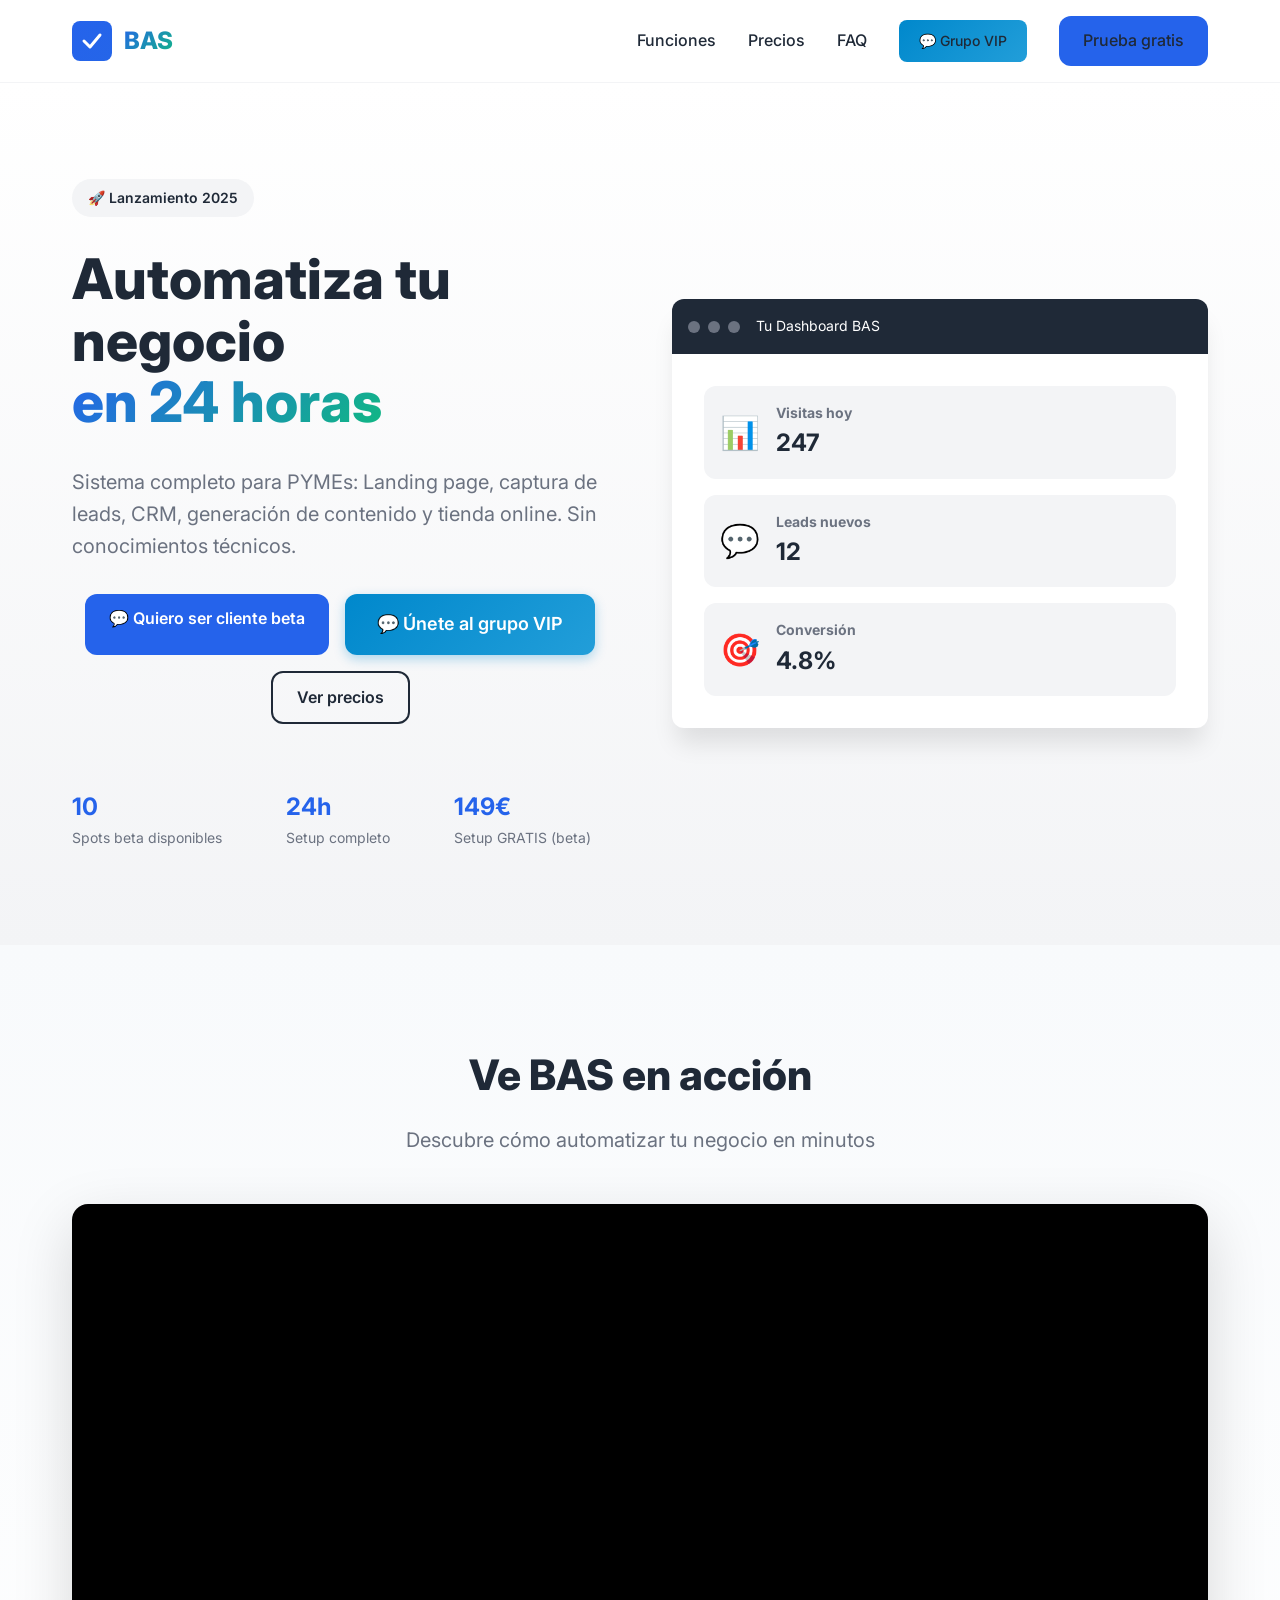
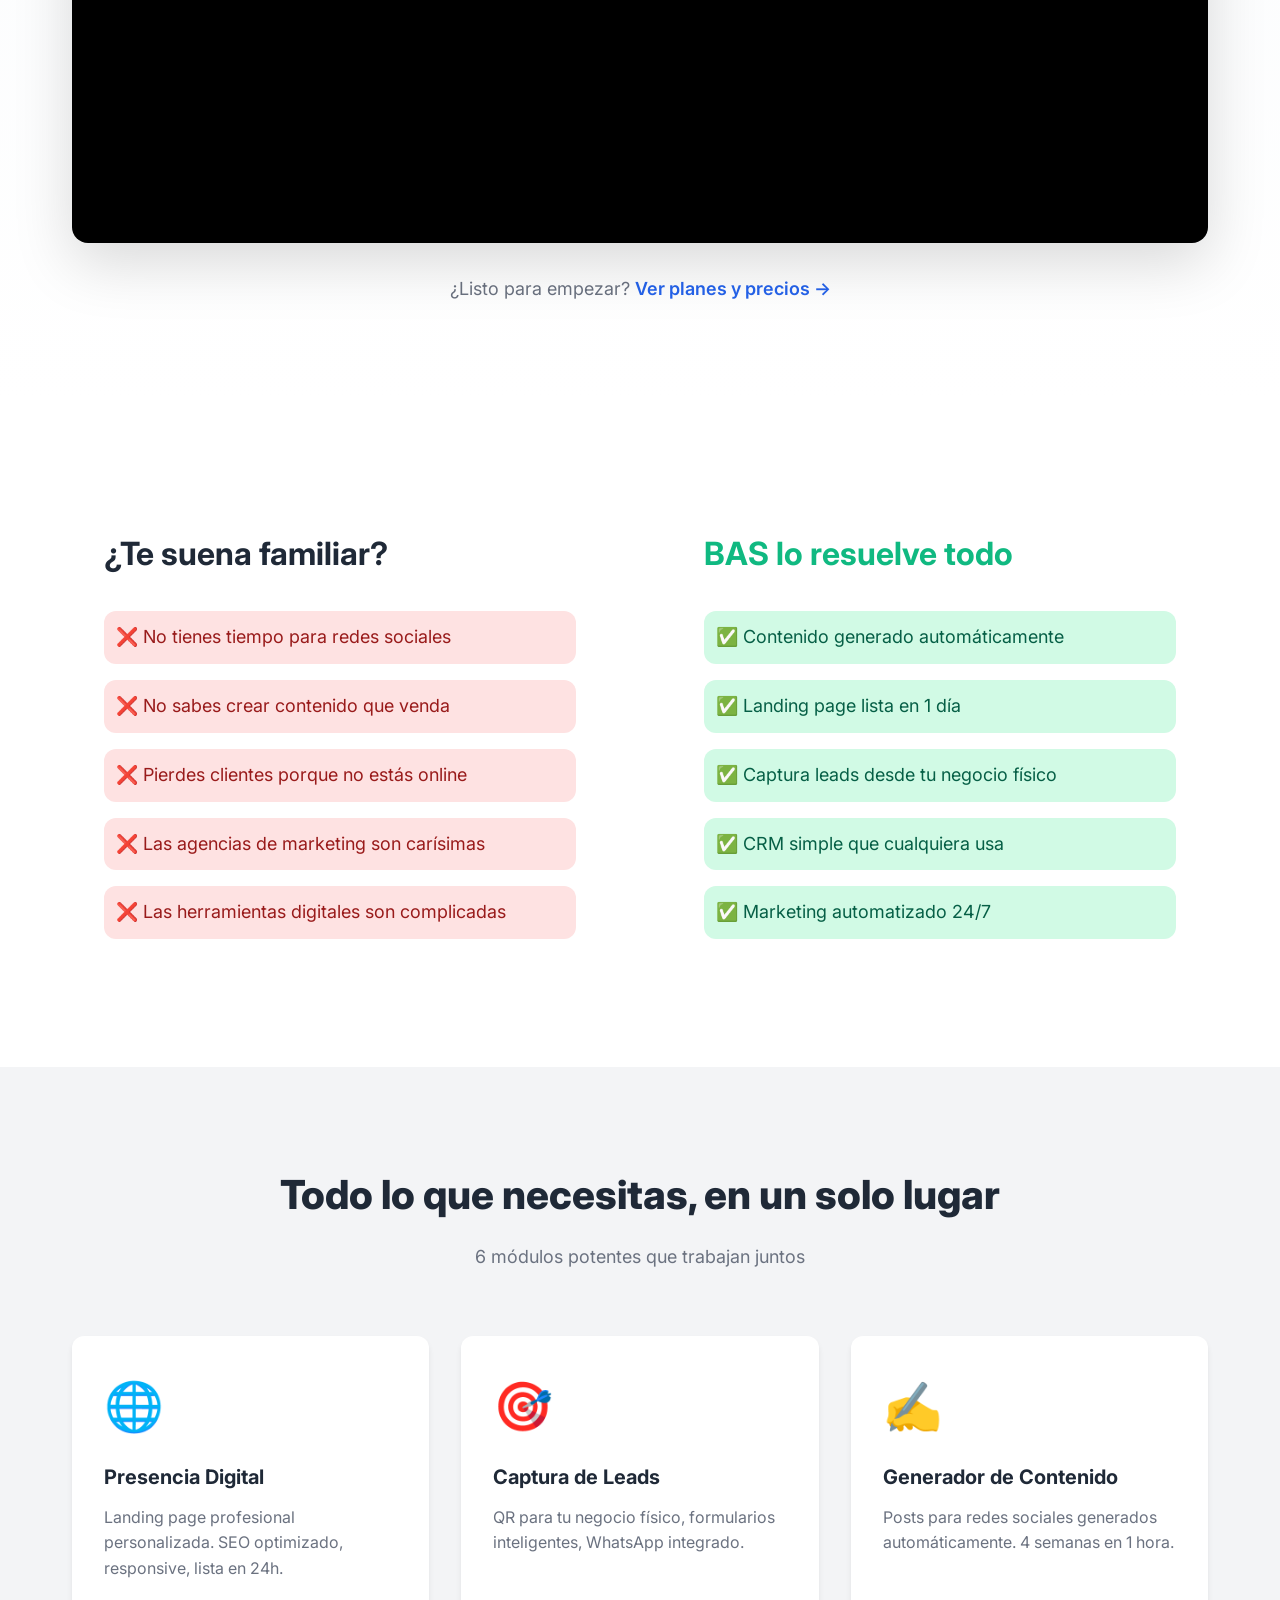
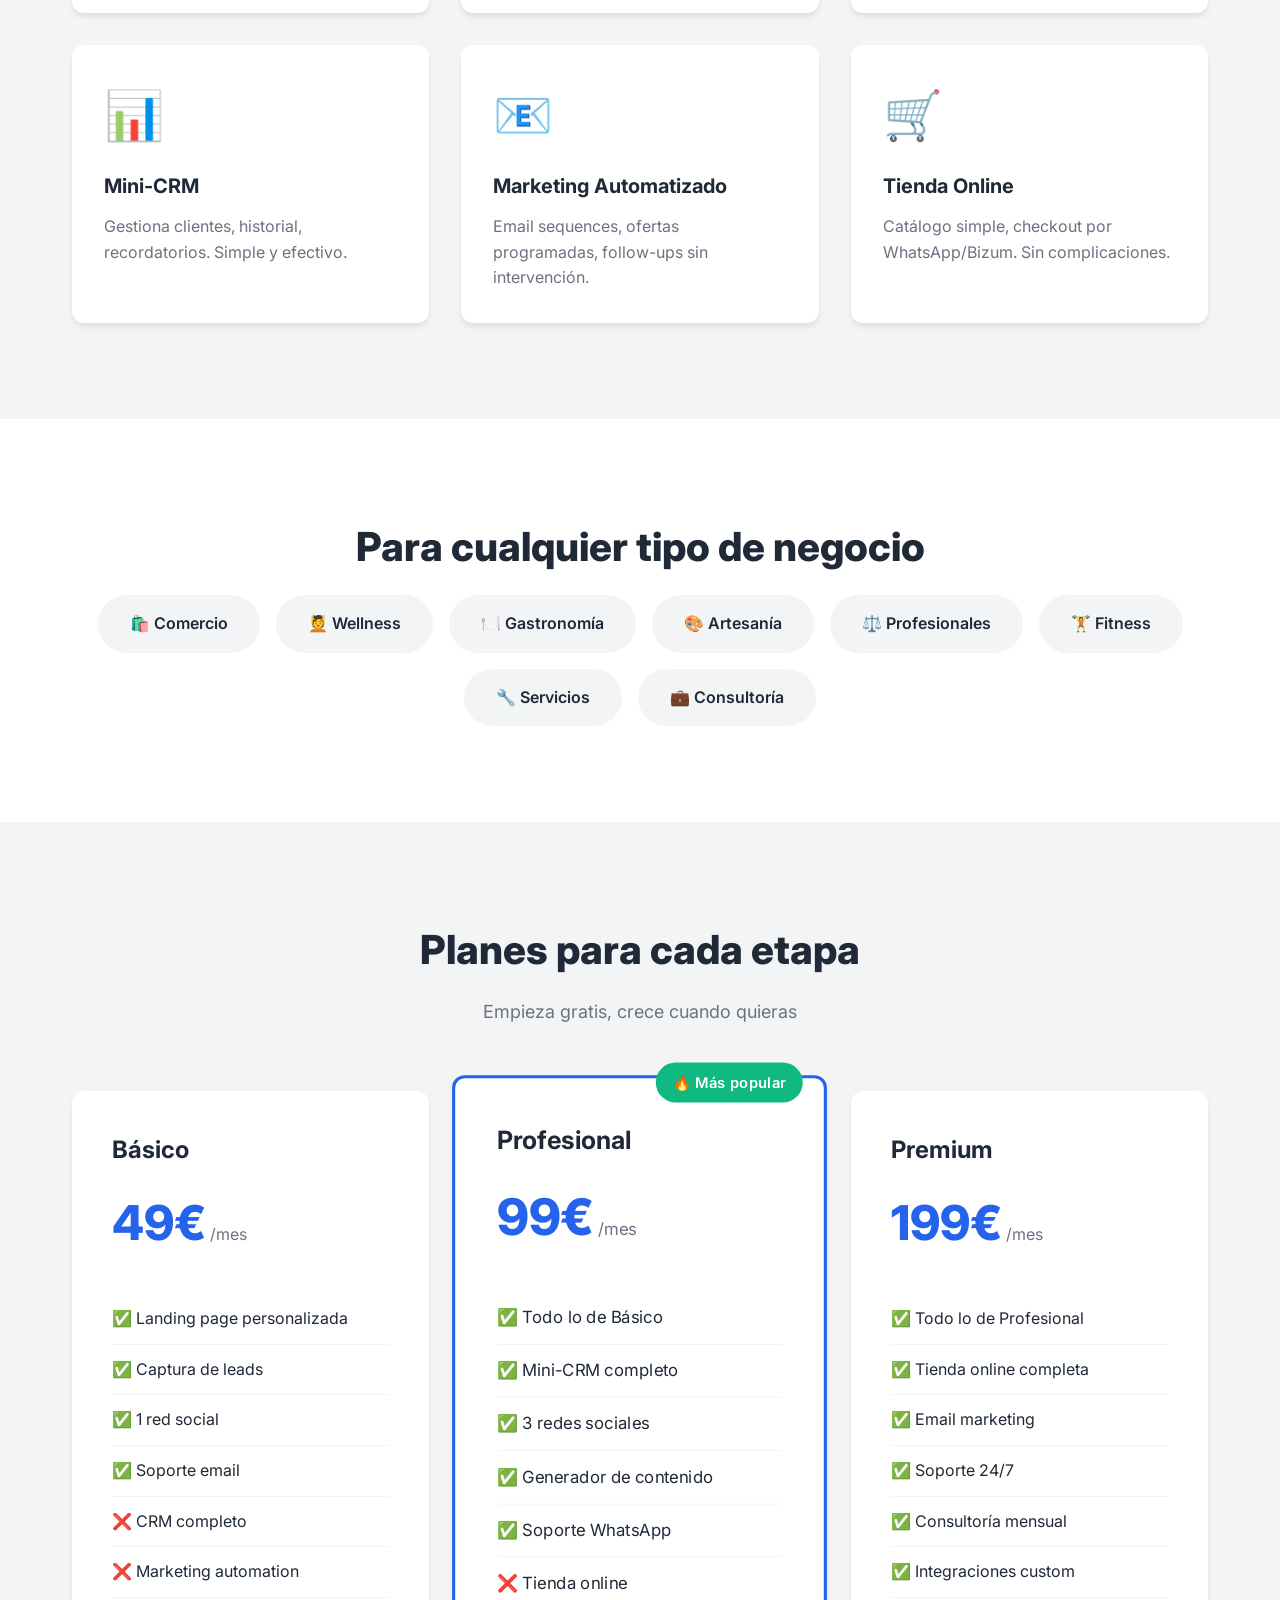
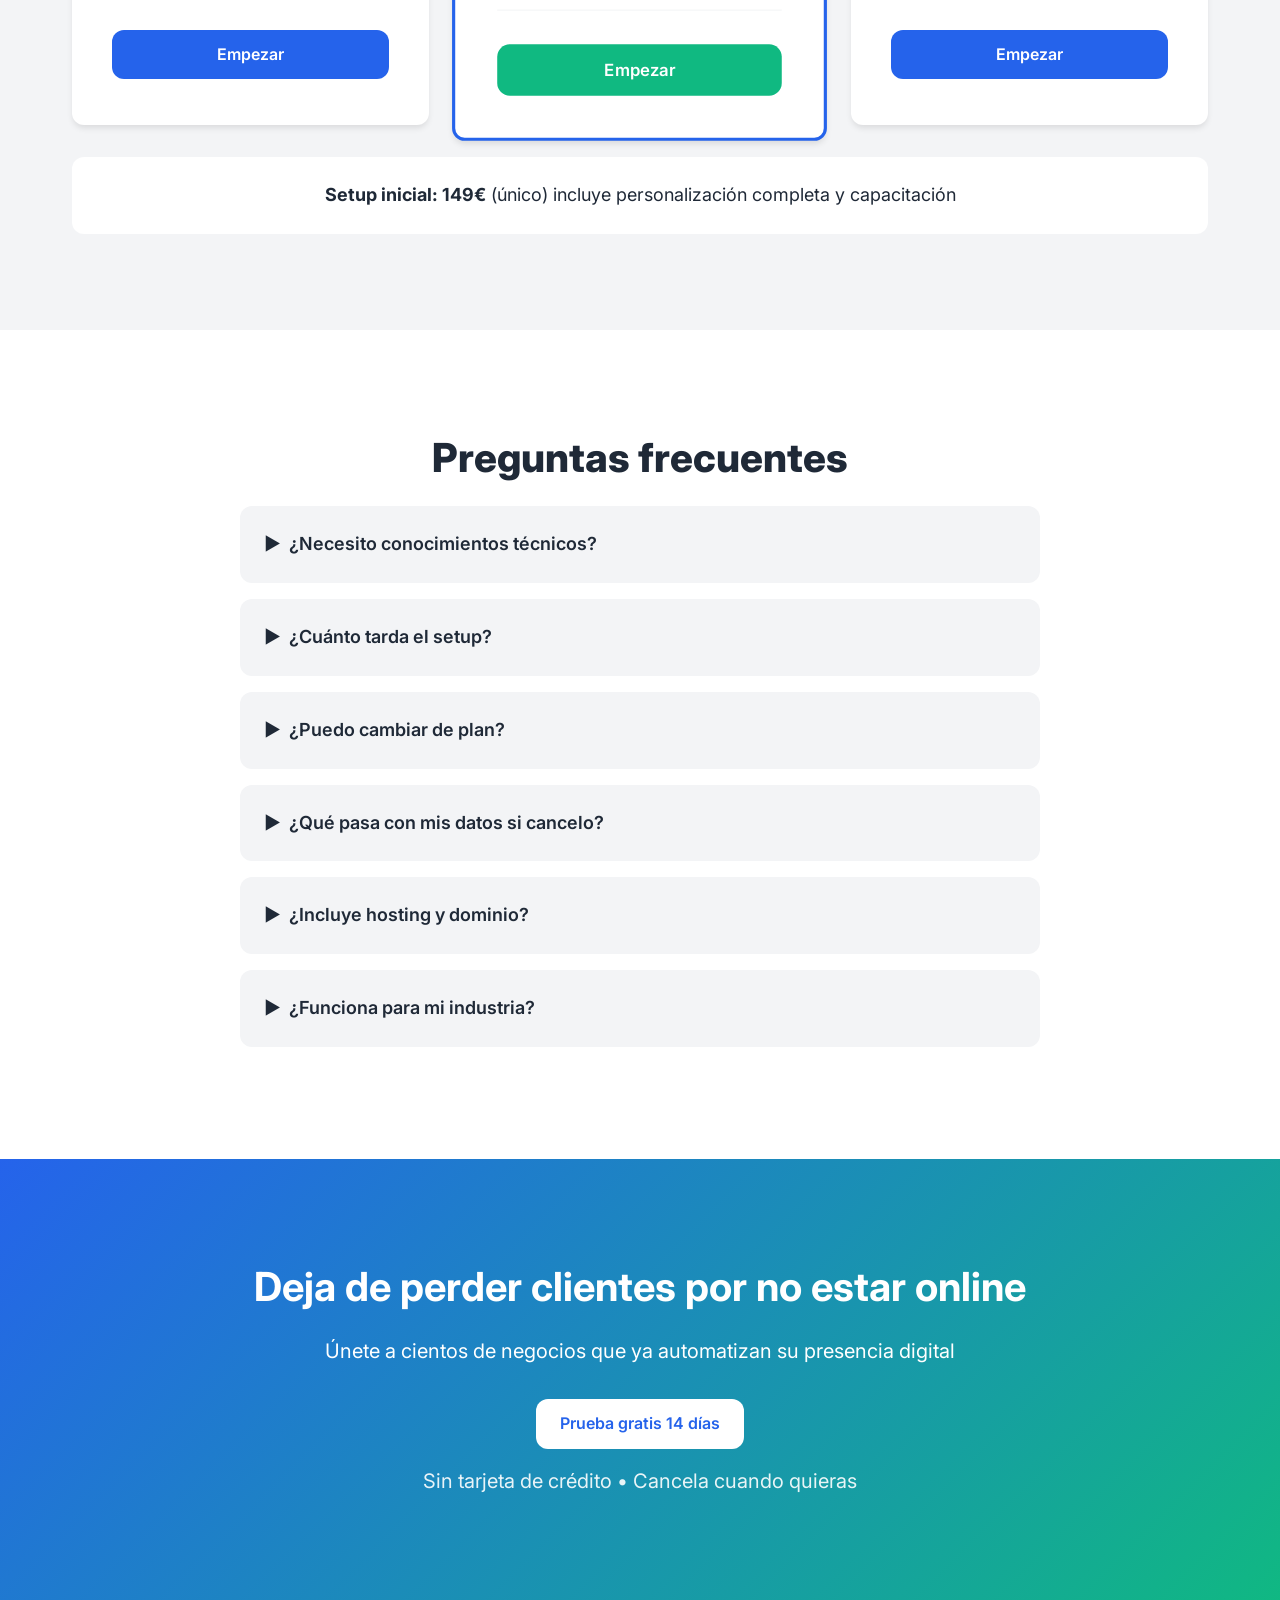
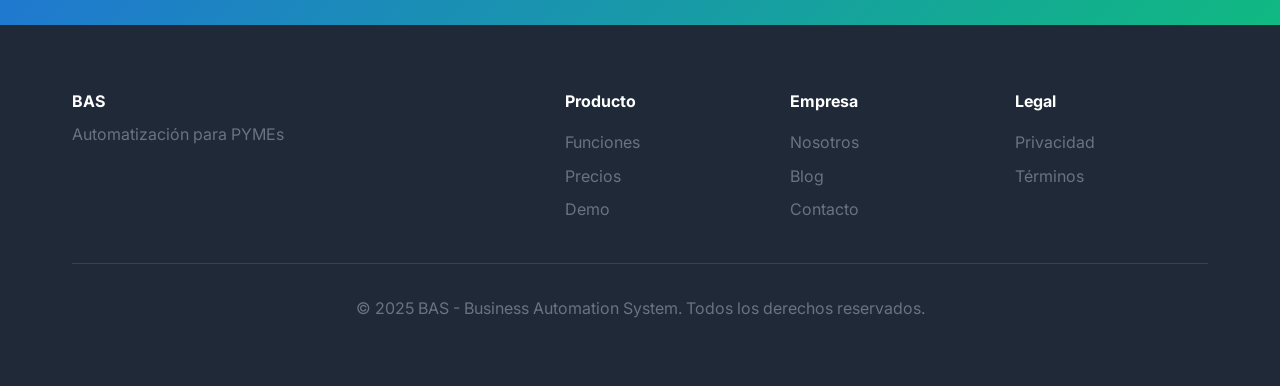
==== commit c778636c: "Mejorar landing: CTA WhatsApp directo, urgencia beta, meta tags optimizados" ====
--- a/index.html
+++ b/index.html
@@ -8,9 +8,16 @@
     
     <!-- Open Graph -->
     <meta property="og:title" content="BAS - Automatiza tu negocio en 24 horas">
-    <meta property="og:description" content="Sistema completo para PYMEs: Landing, CRM, Contenido, Marketing y Ventas. Desde 49€/mes">
+    <meta property="og:description" content="Sistema completo para PYMEs: Landing, CRM, Contenido, Marketing y Ventas. Desde 49€/mes. Solo 10 spots beta disponibles.">
     <meta property="og:type" content="website">
-    <meta property="og:url" content="https://bas-system.surge.sh">
+    <meta property="og:url" content="https://rodrigodiazv.github.io/BAS-SAAS/">
+    <meta property="og:image" content="https://rodrigodiazv.github.io/BAS-SAAS/assets/og-image.jpg">
+    
+    <!-- Twitter Card -->
+    <meta name="twitter:card" content="summary_large_image">
+    <meta name="twitter:title" content="BAS - Automatiza tu negocio en 24 horas">
+    <meta name="twitter:description" content="Sistema completo para PYMEs desde 49€/mes. Solo 10 spots beta.">
+    <meta name="twitter:image" content="https://rodrigodiazv.github.io/BAS-SAAS/assets/og-image.jpg">
     
     <title>BAS - Business Automation System | Automatiza tu PYME</title>
     <link rel="stylesheet" href="css/style.css">
@@ -60,24 +67,24 @@
                     generación de contenido y tienda online. Sin conocimientos técnicos.
                 </p>
                 <div class="hero-cta">
-                    <a href="#pricing" class="btn-hero">Empieza gratis 14 días</a>
+                    <a href="https://wa.me/34634134466?text=Hola!%20Quiero%20ser%20cliente%20beta%20de%20BAS" target="_blank" class="btn-hero">💬 Quiero ser cliente beta</a>
                     <a href="https://t.me/+O0VJcwQpoflhZDc8" target="_blank" class="btn-telegram">
                         💬 Únete al grupo VIP
                     </a>
-                    <a href="#demo" class="btn-secondary">Ver demo</a>
+                    <a href="#pricing" class="btn-secondary">Ver precios</a>
                 </div>
                 <div class="hero-stats">
                     <div class="stat">
-                        <strong>500+</strong>
-                        <span>Negocios activos</span>
+                        <strong>10</strong>
+                        <span>Spots beta disponibles</span>
                     </div>
                     <div class="stat">
                         <strong>24h</strong>
                         <span>Setup completo</span>
                     </div>
                     <div class="stat">
-                        <strong>3x</strong>
-                        <span>Más clientes online</span>
+                        <strong>149€</strong>
+                        <span>Setup GRATIS (beta)</span>
                     </div>
                 </div>
             </div>
@@ -126,7 +133,7 @@
             </div>
             <div class="video-container" style="position: relative; width: 100%; max-width: 1200px; padding-bottom: 56.25%; height: 0; overflow: hidden;">
                 <iframe style="position: absolute; top: 0; left: 0; width: 100%; height: 100%;" 
-                        src="https://www.youtube.com/embed/QfcozcbDwHg" 
+                        src="https://www.youtube.com/embed/jfKfPfyJRdk" 
                         frameborder="0" 
                         allow="accelerometer; autoplay; clipboard-write; encrypted-media; gyroscope; picture-in-picture; web-share" 
                         referrerpolicy="strict-origin-when-cross-origin"
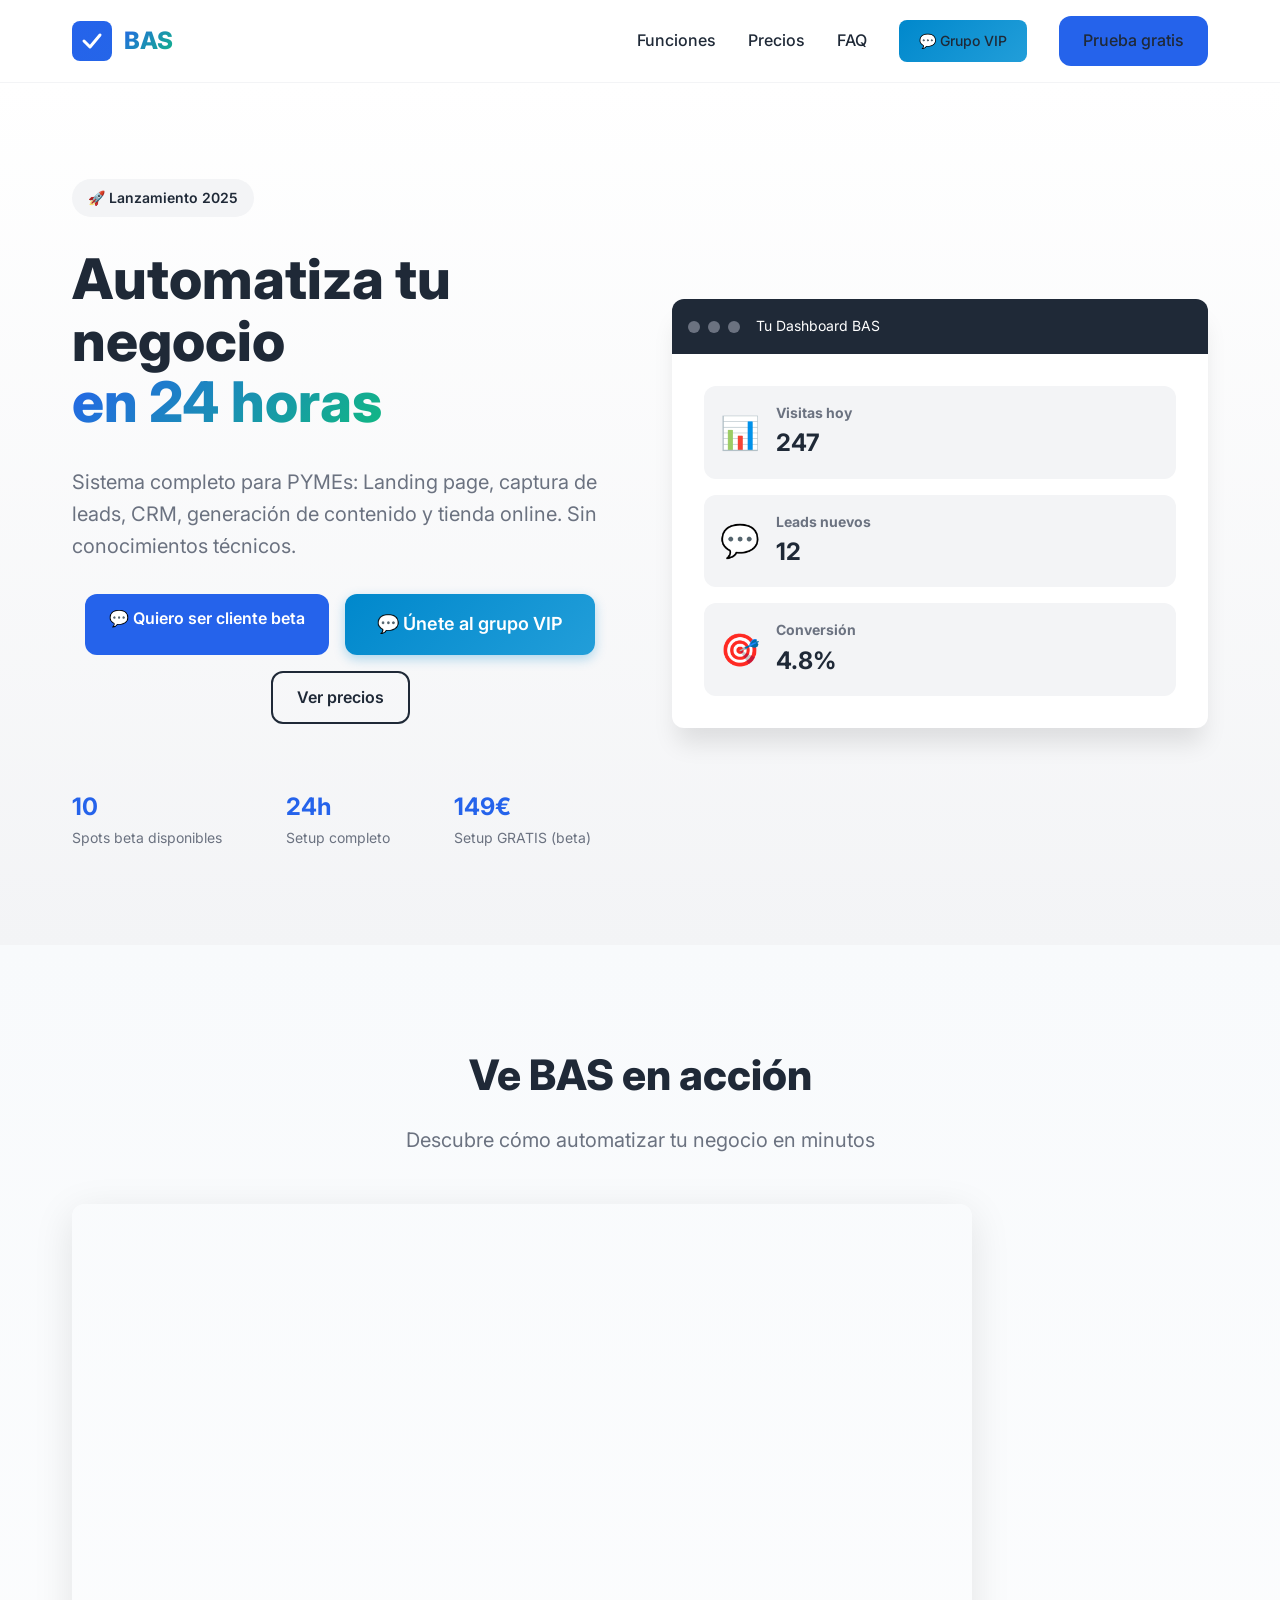
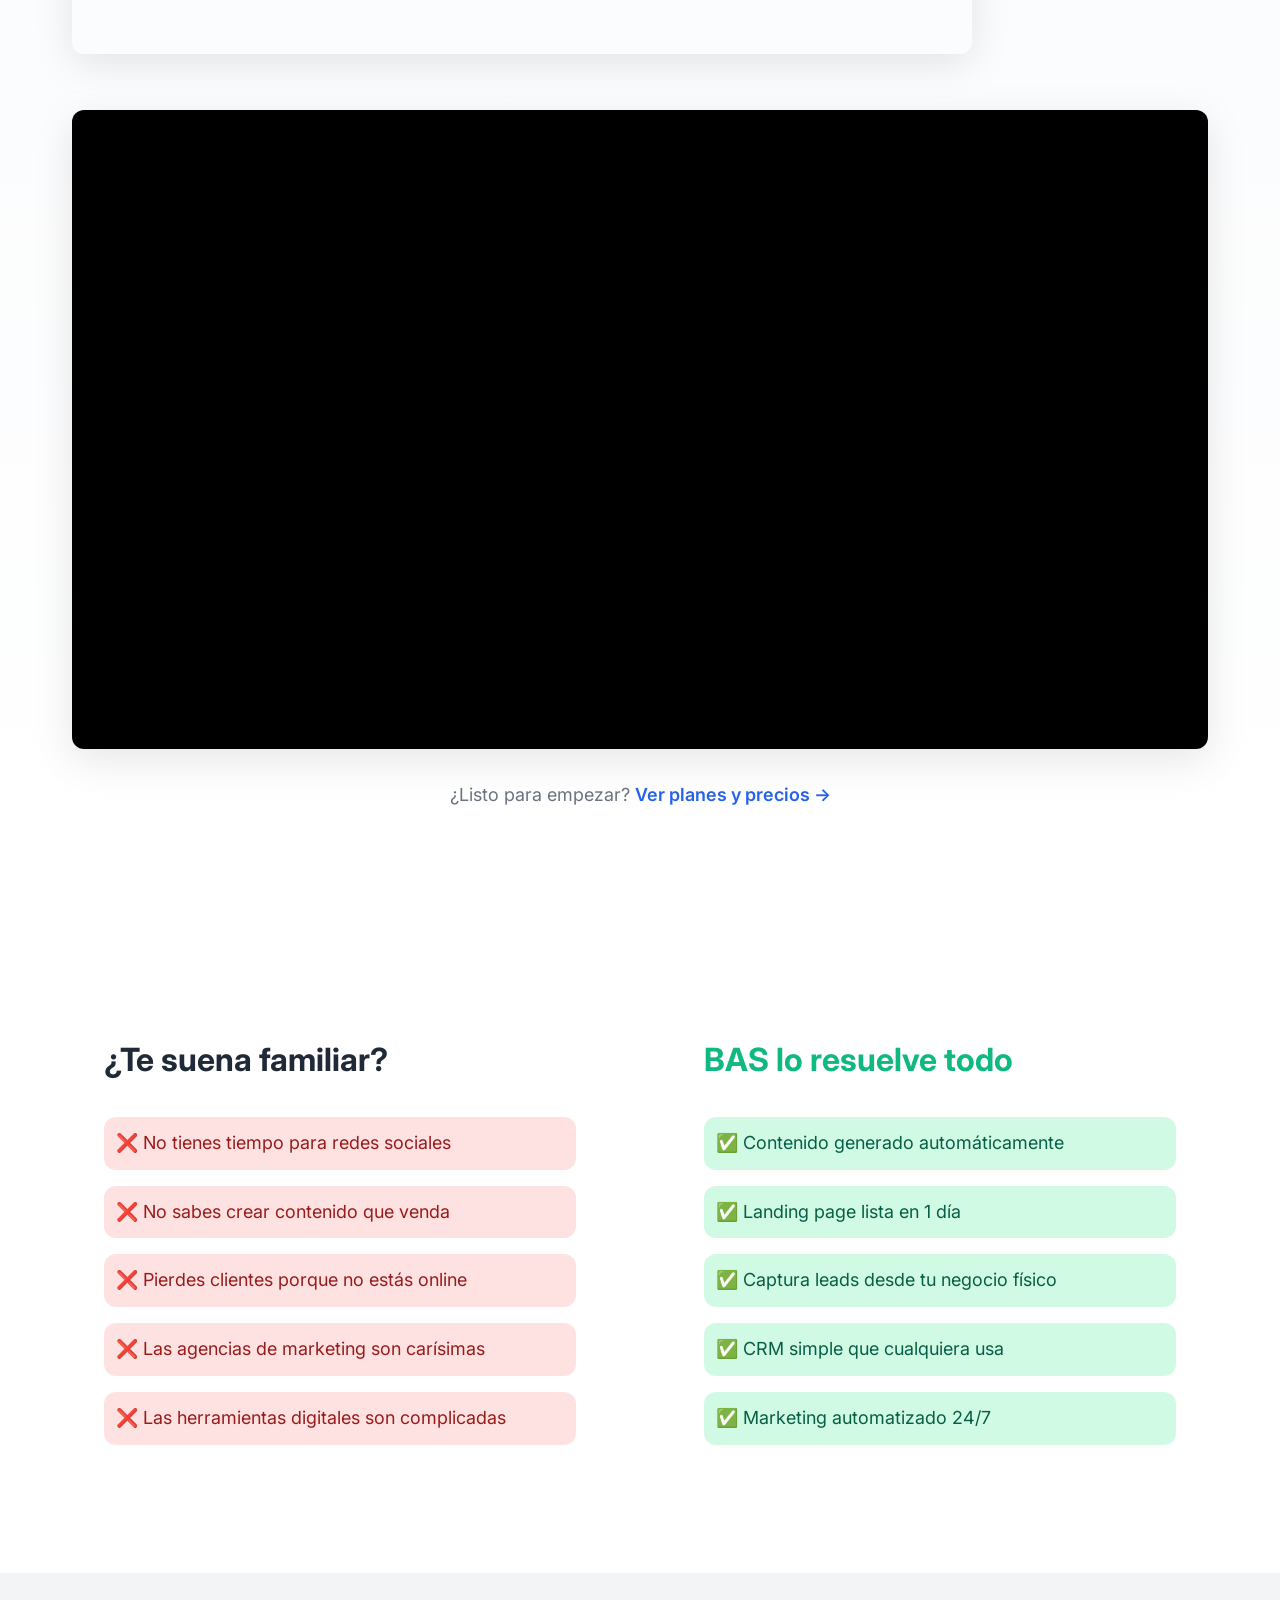
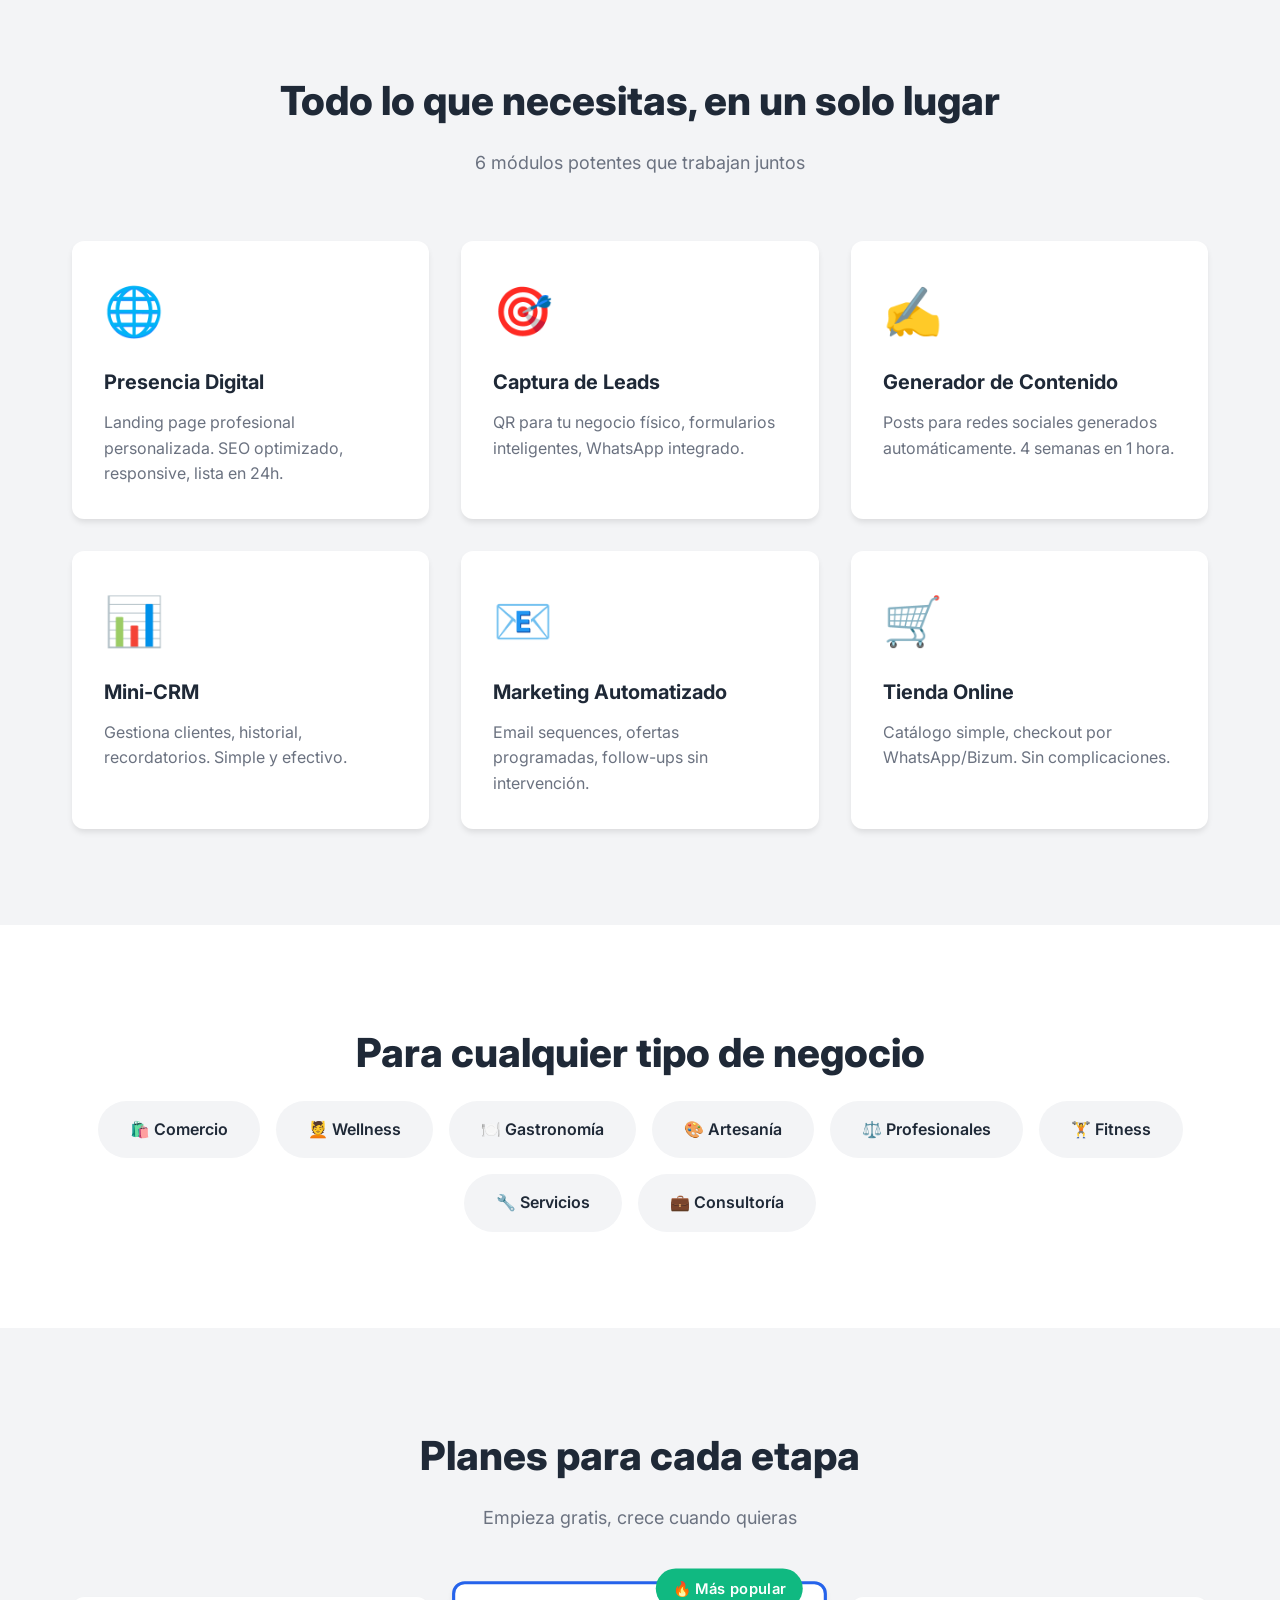
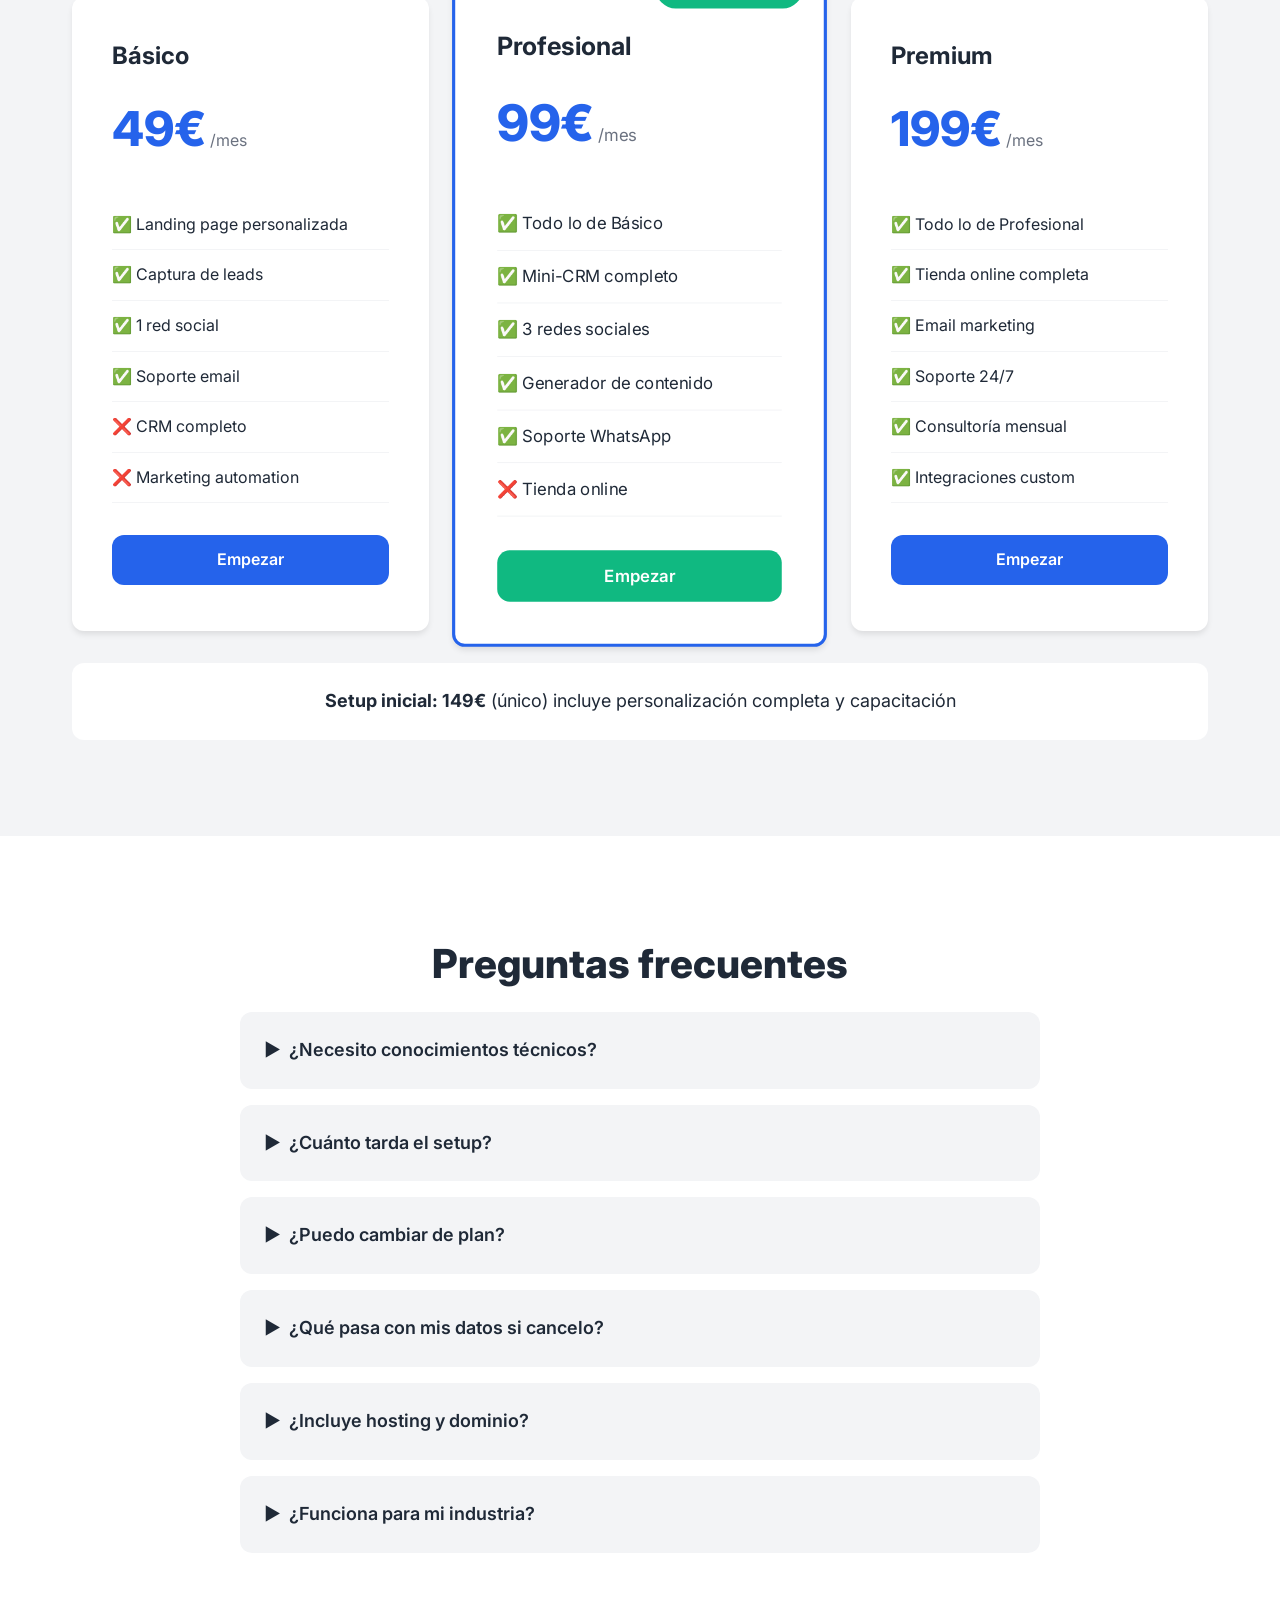
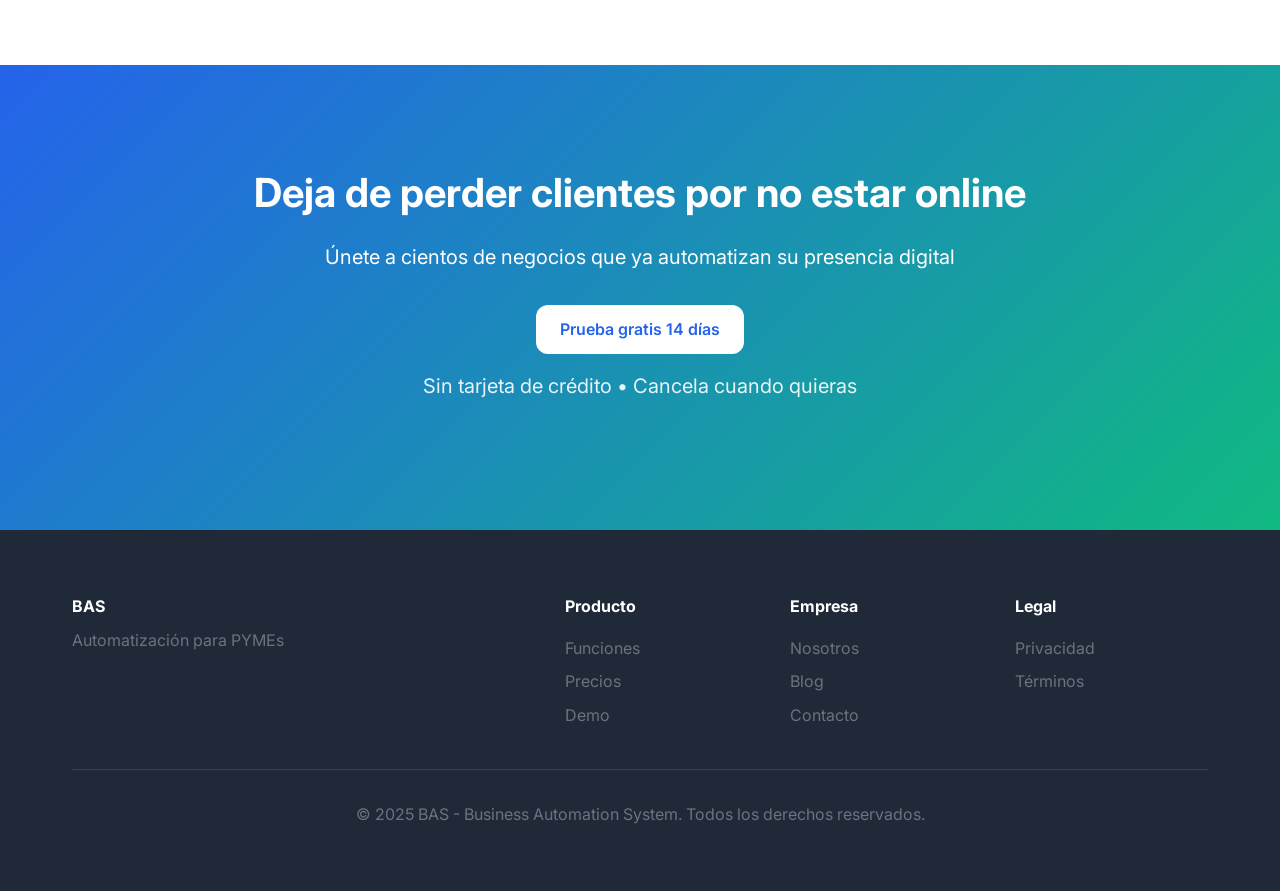
==== commit 8558ca91: "Add Gamma presentation embed to landing" ====
--- a/index.html
+++ b/index.html
@@ -131,7 +131,17 @@
                 <h2>Ve BAS en acción</h2>
                 <p>Descubre cómo automatizar tu negocio en minutos</p>
             </div>
-            <div class="video-container" style="position: relative; width: 100%; max-width: 1200px; padding-bottom: 56.25%; height: 0; overflow: hidden;">
+            
+            <!-- Presentación Gamma -->
+            <div class="presentation-container" style="margin-bottom: 3rem;">
+                <iframe src="https://gamma.app/embed/15z7td4lv7p8ooa" 
+                        style="width: 100%; max-width: 900px; height: 450px; border: none; border-radius: 12px; box-shadow: 0 10px 40px rgba(0,0,0,0.1);" 
+                        allow="fullscreen" 
+                        title="BAS - Presentación"></iframe>
+            </div>
+
+            <!-- Video YouTube (placeholder - actualizar cuando tengas video) -->
+            <div class="video-container" style="position: relative; width: 100%; max-width: 1200px; padding-bottom: 56.25%; height: 0; overflow: hidden; border-radius: 12px; box-shadow: 0 10px 40px rgba(0,0,0,0.1);">
                 <iframe style="position: absolute; top: 0; left: 0; width: 100%; height: 100%;" 
                         src="https://www.youtube.com/embed/jfKfPfyJRdk" 
                         frameborder="0" 
@@ -140,6 +150,7 @@
                         allowfullscreen>
                 </iframe>
             </div>
+            
             <div class="video-cta">
                 <p>¿Listo para empezar? <a href="#pricing" class="inline-link">Ver planes y precios →</a></p>
             </div>
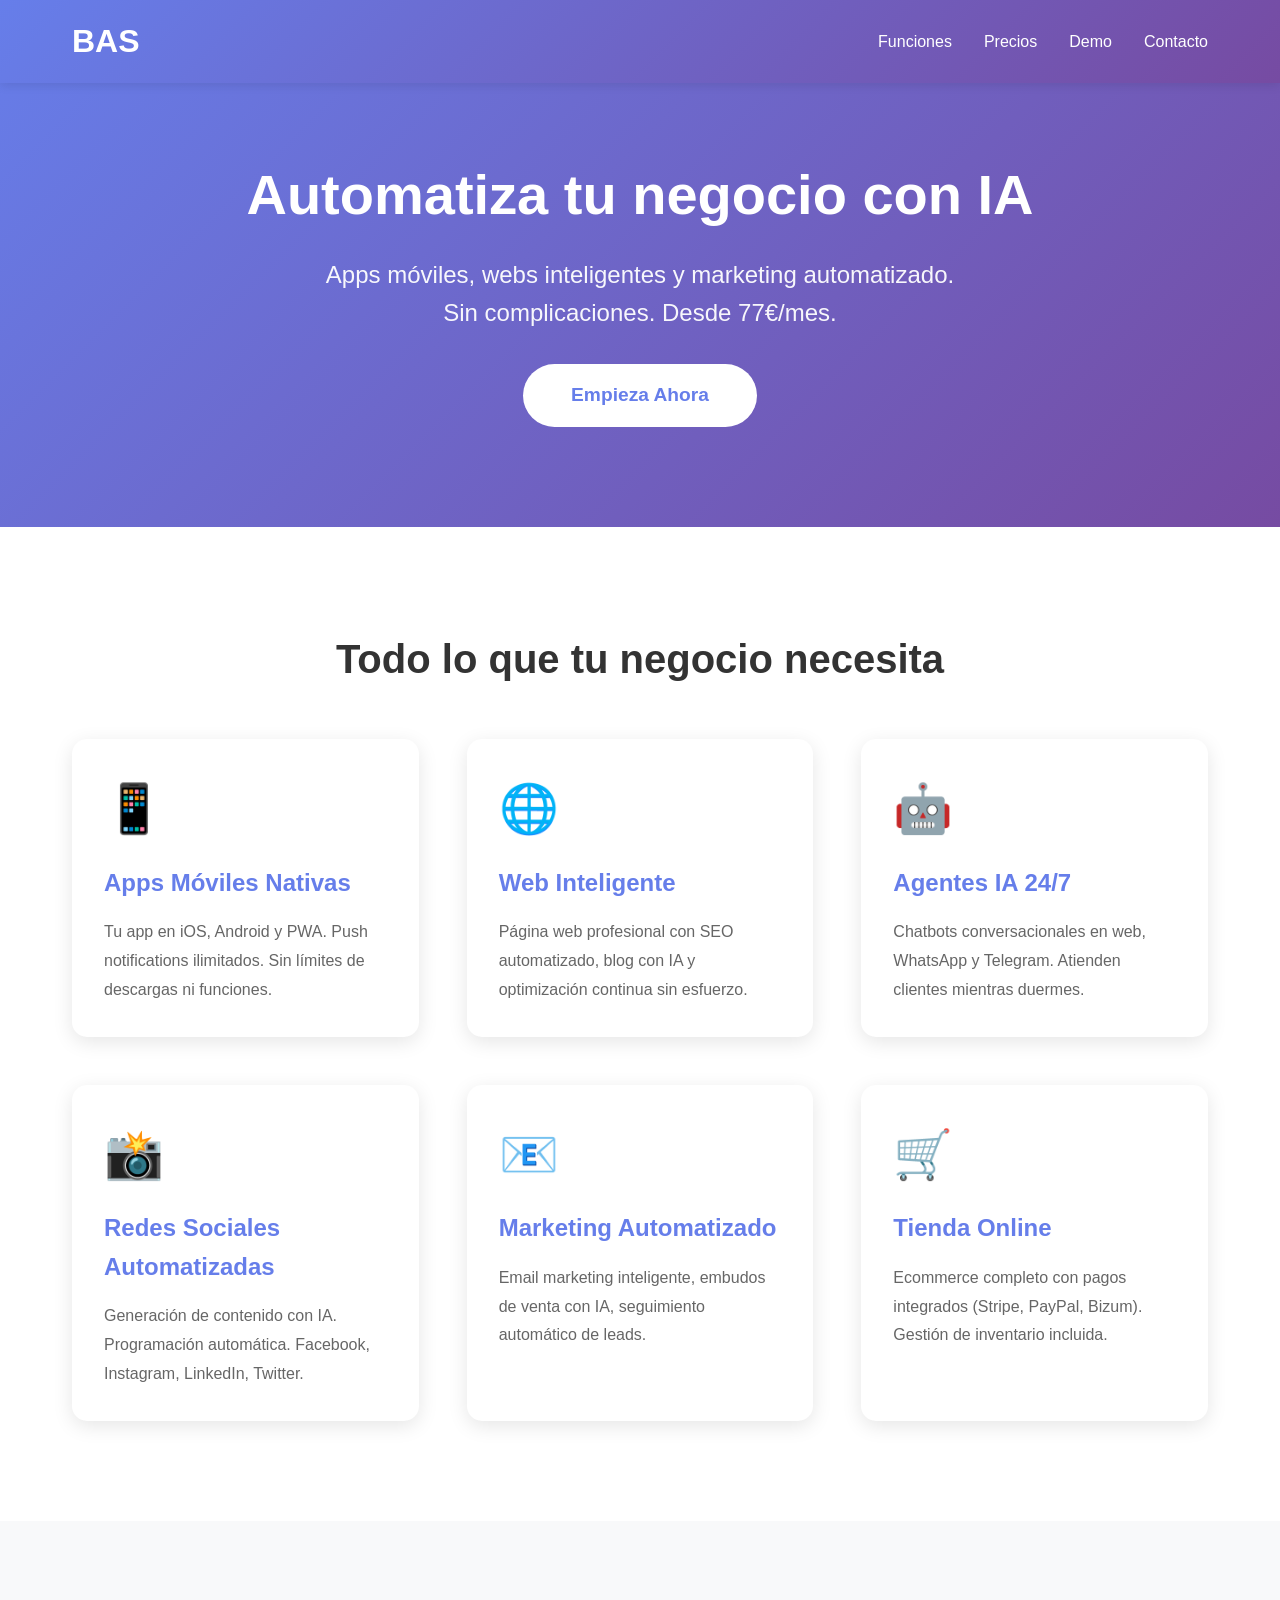
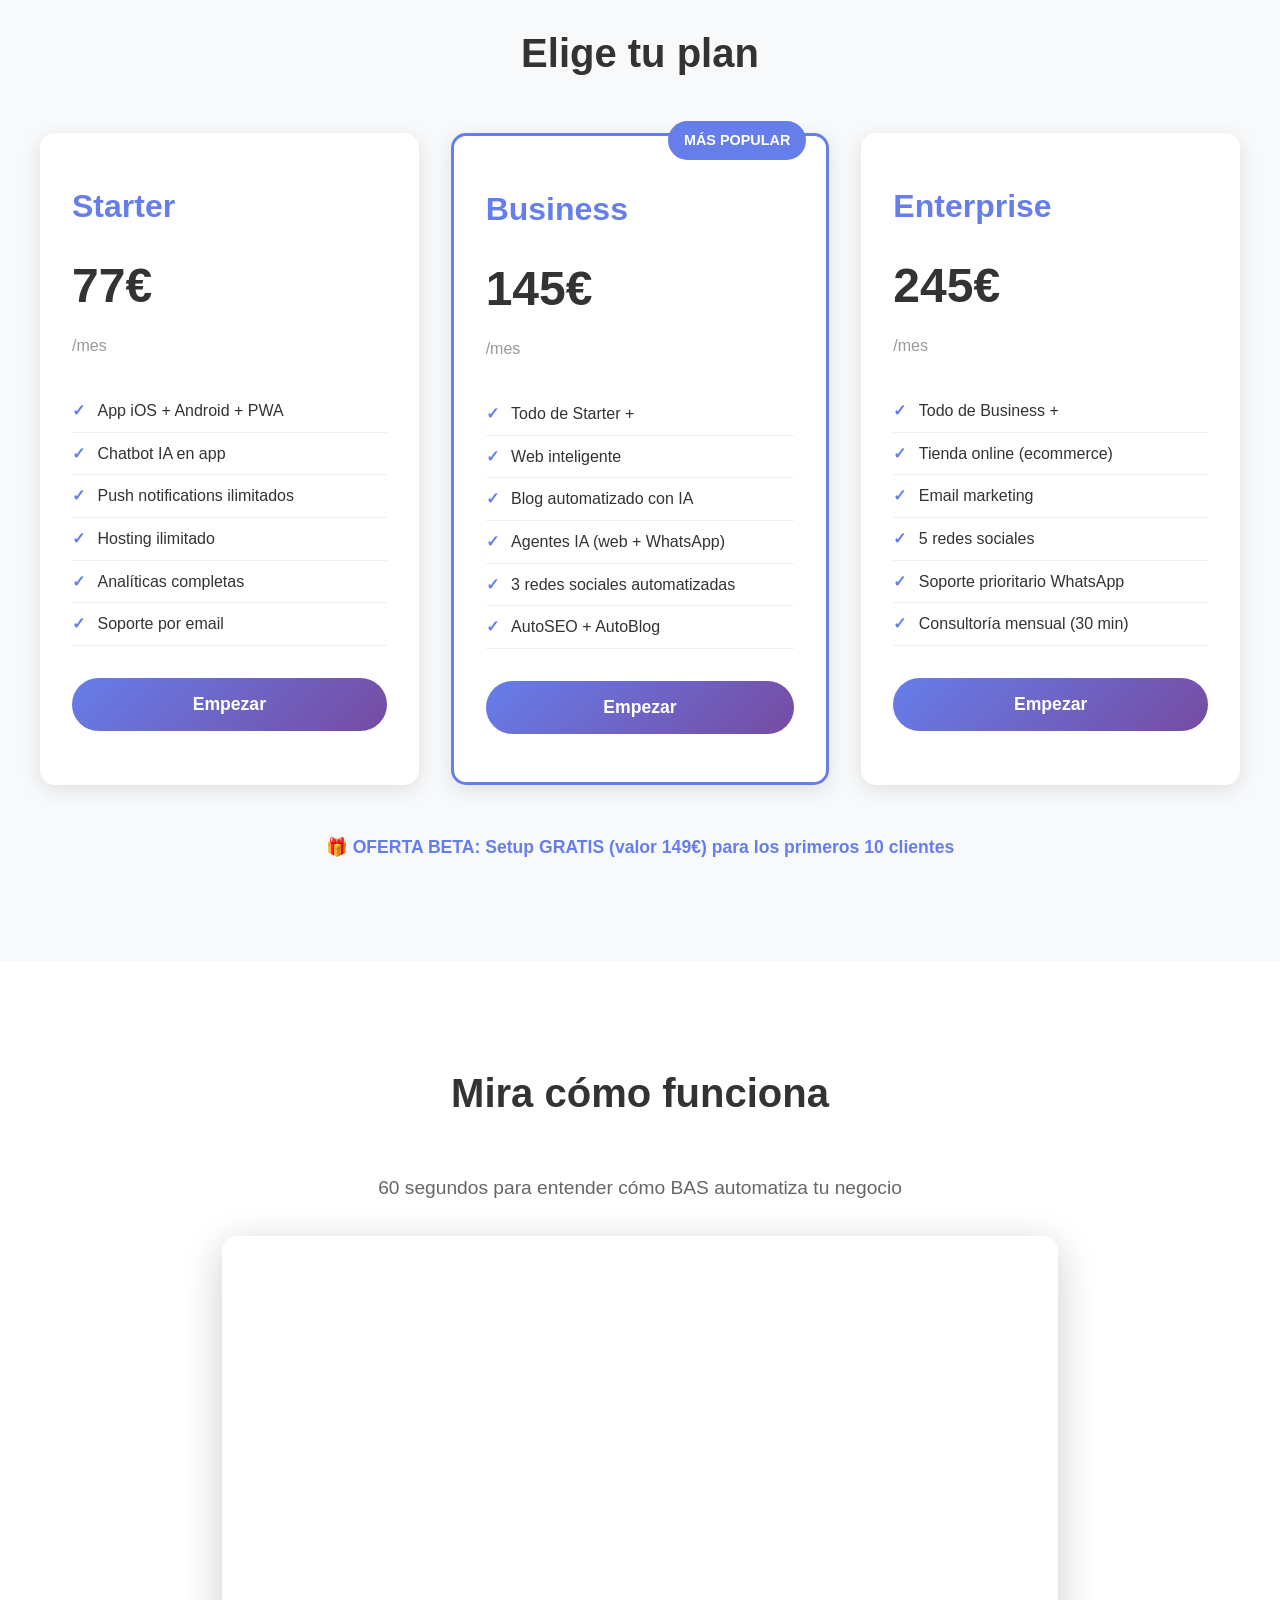
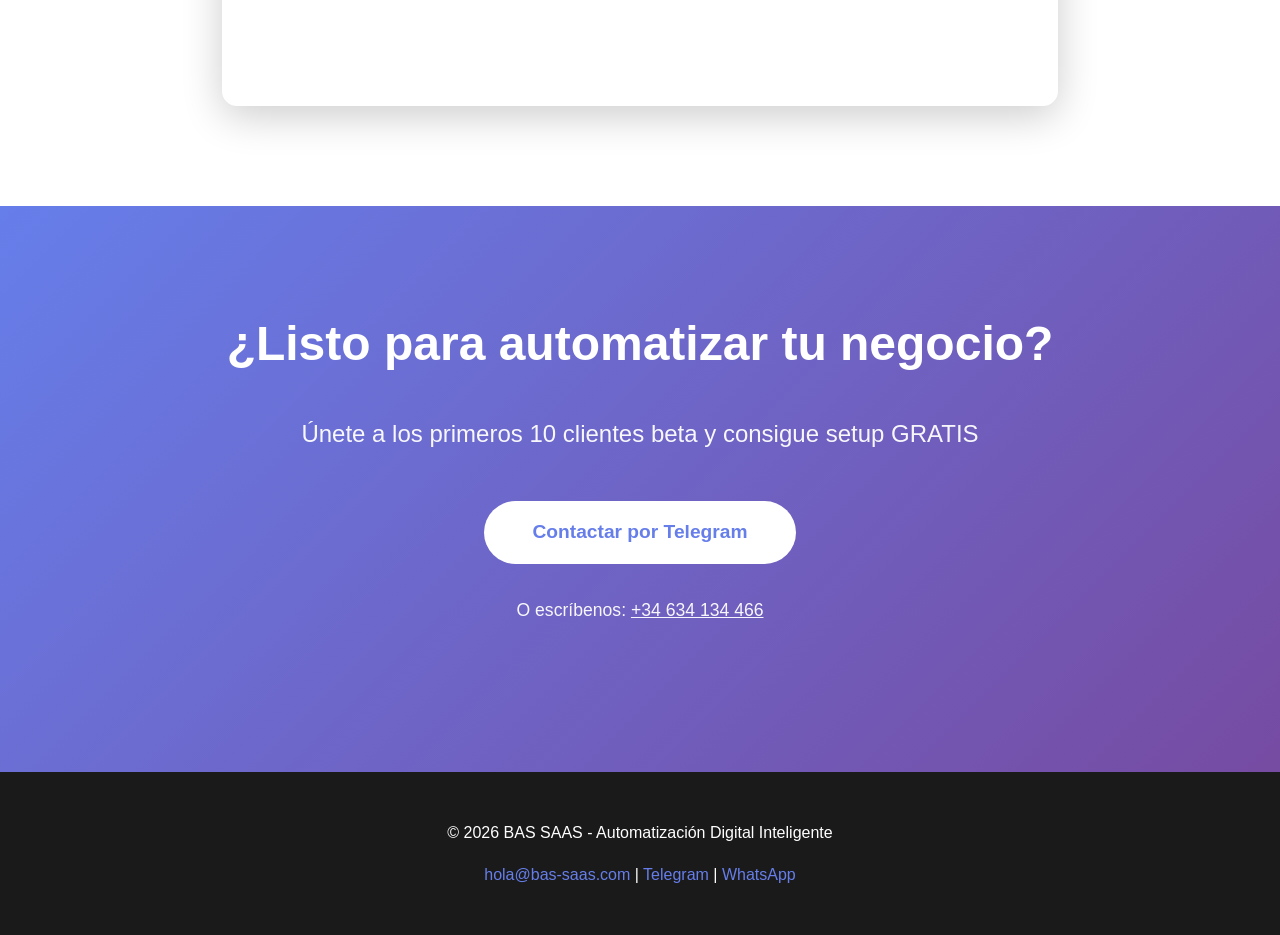
==== commit 290be575: "Update landing page" ====
--- a/index.html
+++ b/index.html
@@ -3,399 +3,482 @@
 <head>
     <meta charset="UTF-8">
     <meta name="viewport" content="width=device-width, initial-scale=1.0">
-    <meta name="description" content="BAS - Automatiza tu PYME en 24 horas. Sistema completo de presencia digital, CRM, marketing y ventas online. Sin conocimientos técnicos.">
-    <meta name="keywords" content="automatización pymes, saas para negocios, crm simple, marketing automatizado, tienda online">
-    
-    <!-- Open Graph -->
-    <meta property="og:title" content="BAS - Automatiza tu negocio en 24 horas">
-    <meta property="og:description" content="Sistema completo para PYMEs: Landing, CRM, Contenido, Marketing y Ventas. Desde 49€/mes. Solo 10 spots beta disponibles.">
-    <meta property="og:type" content="website">
-    <meta property="og:url" content="https://rodrigodiazv.github.io/BAS-SAAS/">
-    <meta property="og:image" content="https://rodrigodiazv.github.io/BAS-SAAS/assets/og-image.jpg">
-    
-    <!-- Twitter Card -->
-    <meta name="twitter:card" content="summary_large_image">
-    <meta name="twitter:title" content="BAS - Automatiza tu negocio en 24 horas">
-    <meta name="twitter:description" content="Sistema completo para PYMEs desde 49€/mes. Solo 10 spots beta.">
-    <meta name="twitter:image" content="https://rodrigodiazv.github.io/BAS-SAAS/assets/og-image.jpg">
-    
-    <title>BAS - Business Automation System | Automatiza tu PYME</title>
-    <link rel="stylesheet" href="css/style.css">
-    <link rel="preconnect" href="https://fonts.googleapis.com">
-    <link rel="preconnect" href="https://fonts.gstatic.com" crossorigin>
-    <link href="https://fonts.googleapis.com/css2?family=Inter:wght@300;400;500;600;700;800&display=swap" rel="stylesheet">
-    <link rel="stylesheet" href="css/chat-widget.css">
+    <meta name="description" content="BAS - Automatiza tu negocio con IA. Apps móviles, webs inteligentes, marketing automatizado. Desde 77€/mes.">
+    <title>BAS - Automatiza tu Negocio con IA</title>
+    <style>
+        * {
+            margin: 0;
+            padding: 0;
+            box-sizing: border-box;
+        }
+
+        body {
+            font-family: -apple-system, BlinkMacSystemFont, 'Segoe UI', Roboto, Oxygen, Ubuntu, Cantarell, sans-serif;
+            line-height: 1.6;
+            color: #333;
+            overflow-x: hidden;
+        }
+
+        /* Header */
+        header {
+            background: linear-gradient(135deg, #667eea 0%, #764ba2 100%);
+            color: white;
+            padding: 1rem 0;
+            position: fixed;
+            width: 100%;
+            top: 0;
+            z-index: 1000;
+            box-shadow: 0 2px 10px rgba(0,0,0,0.1);
+        }
+
+        nav {
+            max-width: 1200px;
+            margin: 0 auto;
+            display: flex;
+            justify-content: space-between;
+            align-items: center;
+            padding: 0 2rem;
+        }
+
+        .logo {
+            font-size: 2rem;
+            font-weight: bold;
+        }
+
+        .nav-links {
+            display: flex;
+            gap: 2rem;
+            list-style: none;
+        }
+
+        .nav-links a {
+            color: white;
+            text-decoration: none;
+            font-weight: 500;
+            transition: opacity 0.3s;
+        }
+
+        .nav-links a:hover {
+            opacity: 0.8;
+        }
+
+        /* Hero Section */
+        .hero {
+            background: linear-gradient(135deg, #667eea 0%, #764ba2 100%);
+            color: white;
+            padding: 150px 2rem 100px;
+            text-align: center;
+        }
+
+        .hero h1 {
+            font-size: 3.5rem;
+            margin-bottom: 1rem;
+            animation: fadeInUp 1s ease;
+        }
+
+        .hero p {
+            font-size: 1.5rem;
+            margin-bottom: 2rem;
+            opacity: 0.95;
+            animation: fadeInUp 1s ease 0.2s backwards;
+        }
+
+        .cta-button {
+            display: inline-block;
+            background: white;
+            color: #667eea;
+            padding: 1rem 3rem;
+            font-size: 1.2rem;
+            font-weight: bold;
+            text-decoration: none;
+            border-radius: 50px;
+            transition: transform 0.3s, box-shadow 0.3s;
+            animation: fadeInUp 1s ease 0.4s backwards;
+        }
+
+        .cta-button:hover {
+            transform: translateY(-3px);
+            box-shadow: 0 10px 30px rgba(0,0,0,0.2);
+        }
+
+        /* Features Section */
+        .features {
+            max-width: 1200px;
+            margin: 100px auto;
+            padding: 0 2rem;
+        }
+
+        .section-title {
+            text-align: center;
+            font-size: 2.5rem;
+            margin-bottom: 3rem;
+            color: #333;
+        }
+
+        .features-grid {
+            display: grid;
+            grid-template-columns: repeat(auto-fit, minmax(300px, 1fr));
+            gap: 3rem;
+        }
+
+        .feature-card {
+            background: white;
+            padding: 2rem;
+            border-radius: 15px;
+            box-shadow: 0 5px 20px rgba(0,0,0,0.1);
+            transition: transform 0.3s, box-shadow 0.3s;
+        }
+
+        .feature-card:hover {
+            transform: translateY(-10px);
+            box-shadow: 0 10px 40px rgba(0,0,0,0.15);
+        }
+
+        .feature-icon {
+            font-size: 3rem;
+            margin-bottom: 1rem;
+        }
+
+        .feature-card h3 {
+            font-size: 1.5rem;
+            margin-bottom: 1rem;
+            color: #667eea;
+        }
+
+        .feature-card p {
+            color: #666;
+            line-height: 1.8;
+        }
+
+        /* Pricing Section */
+        .pricing {
+            background: #f8f9fa;
+            padding: 100px 2rem;
+        }
+
+        .pricing-grid {
+            max-width: 1200px;
+            margin: 0 auto;
+            display: grid;
+            grid-template-columns: repeat(auto-fit, minmax(300px, 1fr));
+            gap: 2rem;
+        }
+
+        .pricing-card {
+            background: white;
+            padding: 3rem 2rem;
+            border-radius: 15px;
+            box-shadow: 0 5px 20px rgba(0,0,0,0.1);
+            transition: transform 0.3s;
+            position: relative;
+        }
+
+        .pricing-card:hover {
+            transform: scale(1.05);
+        }
+
+        .pricing-card.featured {
+            border: 3px solid #667eea;
+        }
+
+        .badge {
+            position: absolute;
+            top: -15px;
+            right: 20px;
+            background: #667eea;
+            color: white;
+            padding: 0.5rem 1rem;
+            border-radius: 20px;
+            font-size: 0.9rem;
+            font-weight: bold;
+        }
+
+        .plan-name {
+            font-size: 2rem;
+            margin-bottom: 1rem;
+            color: #667eea;
+        }
+
+        .price {
+            font-size: 3rem;
+            font-weight: bold;
+            margin-bottom: 0.5rem;
+        }
+
+        .price-period {
+            color: #999;
+            margin-bottom: 2rem;
+        }
+
+        .features-list {
+            list-style: none;
+            margin-bottom: 2rem;
+        }
+
+        .features-list li {
+            padding: 0.5rem 0;
+            border-bottom: 1px solid #f0f0f0;
+        }
+
+        .features-list li::before {
+            content: "✓ ";
+            color: #667eea;
+            font-weight: bold;
+            margin-right: 0.5rem;
+        }
+
+        .select-button {
+            width: 100%;
+            padding: 1rem;
+            background: linear-gradient(135deg, #667eea 0%, #764ba2 100%);
+            color: white;
+            border: none;
+            border-radius: 50px;
+            font-size: 1.1rem;
+            font-weight: bold;
+            cursor: pointer;
+            transition: transform 0.3s;
+        }
+
+        .select-button:hover {
+            transform: translateY(-3px);
+        }
+
+        /* Video Section */
+        .video-section {
+            max-width: 900px;
+            margin: 100px auto;
+            padding: 0 2rem;
+            text-align: center;
+        }
+
+        .video-container {
+            position: relative;
+            padding-bottom: 56.25%;
+            height: 0;
+            overflow: hidden;
+            border-radius: 15px;
+            box-shadow: 0 10px 40px rgba(0,0,0,0.2);
+            margin-top: 2rem;
+        }
+
+        .video-container iframe {
+            position: absolute;
+            top: 0;
+            left: 0;
+            width: 100%;
+            height: 100%;
+        }
+
+        /* CTA Section */
+        .cta-section {
+            background: linear-gradient(135deg, #667eea 0%, #764ba2 100%);
+            color: white;
+            padding: 100px 2rem;
+            text-align: center;
+        }
+
+        .cta-section h2 {
+            font-size: 3rem;
+            margin-bottom: 2rem;
+        }
+
+        .cta-section p {
+            font-size: 1.5rem;
+            margin-bottom: 3rem;
+            opacity: 0.95;
+        }
+
+        /* Footer */
+        footer {
+            background: #1a1a1a;
+            color: white;
+            padding: 3rem 2rem;
+            text-align: center;
+        }
+
+        footer a {
+            color: #667eea;
+            text-decoration: none;
+        }
+
+        /* Animations */
+        @keyframes fadeInUp {
+            from {
+                opacity: 0;
+                transform: translateY(30px);
+            }
+            to {
+                opacity: 1;
+                transform: translateY(0);
+            }
+        }
+
+        /* Responsive */
+        @media (max-width: 768px) {
+            .hero h1 {
+                font-size: 2.5rem;
+            }
+
+            .hero p {
+                font-size: 1.2rem;
+            }
+
+            .nav-links {
+                display: none;
+            }
+
+            .section-title {
+                font-size: 2rem;
+            }
+
+            .cta-section h2 {
+                font-size: 2rem;
+            }
+        }
+    </style>
 </head>
 <body>
-    <!-- Navigation -->
-    <nav class="navbar">
-        <div class="container">
-            <div class="nav-brand">
-                <svg width="40" height="40" viewBox="0 0 40 40" fill="none">
-                    <rect width="40" height="40" rx="8" fill="url(#gradient)"/>
-                    <path d="M12 20L18 26L28 14" stroke="white" stroke-width="3" stroke-linecap="round" stroke-linejoin="round"/>
-                    <defs>
-                        <linearGradient id="gradient" x1="0" y1="0" x2="40" y2="40">
-                            <stop offset="0%" stop-color="#2563EB"/>
-                            <stop offset="100%" stop-color="#10B981"/>
-                        </linearGradient>
-                    </defs>
-                </svg>
-                <span class="brand-name">BAS</span>
-            </div>
-            <div class="nav-links">
-                <a href="#features">Funciones</a>
-                <a href="#pricing">Precios</a>
-                <a href="#faq">FAQ</a>
-                <a href="https://t.me/+O0VJcwQpoflhZDc8" target="_blank" class="btn-telegram-small">💬 Grupo VIP</a>
-                <a href="#cta" class="btn-primary">Prueba gratis</a>
-            </div>
-        </div>
-    </nav>
-
-    <!-- Hero -->
+    <header>
+        <nav>
+            <div class="logo">BAS</div>
+            <ul class="nav-links">
+                <li><a href="#features">Funciones</a></li>
+                <li><a href="#pricing">Precios</a></li>
+                <li><a href="#video">Demo</a></li>
+                <li><a href="#contact">Contacto</a></li>
+            </ul>
+        </nav>
+    </header>
+
     <section class="hero">
-        <div class="container">
-            <div class="hero-content">
-                <div class="badge">🚀 Lanzamiento 2025</div>
-                <h1 class="hero-title">
-                    Automatiza tu negocio<br>
-                    <span class="gradient-text">en 24 horas</span>
-                </h1>
-                <p class="hero-subtitle">
-                    Sistema completo para PYMEs: Landing page, captura de leads, CRM, 
-                    generación de contenido y tienda online. Sin conocimientos técnicos.
-                </p>
-                <div class="hero-cta">
-                    <a href="https://wa.me/34634134466?text=Hola!%20Quiero%20ser%20cliente%20beta%20de%20BAS" target="_blank" class="btn-hero">💬 Quiero ser cliente beta</a>
-                    <a href="https://t.me/+O0VJcwQpoflhZDc8" target="_blank" class="btn-telegram">
-                        💬 Únete al grupo VIP
-                    </a>
-                    <a href="#pricing" class="btn-secondary">Ver precios</a>
-                </div>
-                <div class="hero-stats">
-                    <div class="stat">
-                        <strong>10</strong>
-                        <span>Spots beta disponibles</span>
-                    </div>
-                    <div class="stat">
-                        <strong>24h</strong>
-                        <span>Setup completo</span>
-                    </div>
-                    <div class="stat">
-                        <strong>149€</strong>
-                        <span>Setup GRATIS (beta)</span>
-                    </div>
-                </div>
-            </div>
-            <div class="hero-visual">
-                <div class="dashboard-mockup">
-                    <div class="mockup-header">
-                        <div class="mockup-dots">
-                            <span></span><span></span><span></span>
-                        </div>
-                        <div class="mockup-title">Tu Dashboard BAS</div>
-                    </div>
-                    <div class="mockup-content">
-                        <div class="mockup-card">
-                            <div class="card-icon">📊</div>
-                            <div class="card-text">
-                                <h4>Visitas hoy</h4>
-                                <p class="card-number">247</p>
-                            </div>
-                        </div>
-                        <div class="mockup-card">
-                            <div class="card-icon">💬</div>
-                            <div class="card-text">
-                                <h4>Leads nuevos</h4>
-                                <p class="card-number">12</p>
-                            </div>
-                        </div>
-                        <div class="mockup-card">
-                            <div class="card-icon">🎯</div>
-                            <div class="card-text">
-                                <h4>Conversión</h4>
-                                <p class="card-number">4.8%</p>
-                            </div>
-                        </div>
-                    </div>
-                </div>
+        <h1>Automatiza tu negocio con IA</h1>
+        <p>Apps móviles, webs inteligentes y marketing automatizado.<br>Sin complicaciones. Desde 77€/mes.</p>
+        <a href="#pricing" class="cta-button">Empieza Ahora</a>
+    </section>
+
+    <section class="features" id="features">
+        <h2 class="section-title">Todo lo que tu negocio necesita</h2>
+        <div class="features-grid">
+            <div class="feature-card">
+                <div class="feature-icon">📱</div>
+                <h3>Apps Móviles Nativas</h3>
+                <p>Tu app en iOS, Android y PWA. Push notifications ilimitados. Sin límites de descargas ni funciones.</p>
+            </div>
+            <div class="feature-card">
+                <div class="feature-icon">🌐</div>
+                <h3>Web Inteligente</h3>
+                <p>Página web profesional con SEO automatizado, blog con IA y optimización continua sin esfuerzo.</p>
+            </div>
+            <div class="feature-card">
+                <div class="feature-icon">🤖</div>
+                <h3>Agentes IA 24/7</h3>
+                <p>Chatbots conversacionales en web, WhatsApp y Telegram. Atienden clientes mientras duermes.</p>
+            </div>
+            <div class="feature-card">
+                <div class="feature-icon">📸</div>
+                <h3>Redes Sociales Automatizadas</h3>
+                <p>Generación de contenido con IA. Programación automática. Facebook, Instagram, LinkedIn, Twitter.</p>
+            </div>
+            <div class="feature-card">
+                <div class="feature-icon">📧</div>
+                <h3>Marketing Automatizado</h3>
+                <p>Email marketing inteligente, embudos de venta con IA, seguimiento automático de leads.</p>
+            </div>
+            <div class="feature-card">
+                <div class="feature-icon">🛒</div>
+                <h3>Tienda Online</h3>
+                <p>Ecommerce completo con pagos integrados (Stripe, PayPal, Bizum). Gestión de inventario incluida.</p>
             </div>
         </div>
     </section>
 
-    <!-- Video Demo -->
-    <section id="demo" class="video-demo">
-        <div class="container">
-            <div class="video-header">
-                <h2>Ve BAS en acción</h2>
-                <p>Descubre cómo automatizar tu negocio en minutos</p>
-            </div>
-            
-            <!-- Presentación Gamma -->
-            <div class="presentation-container" style="margin-bottom: 3rem;">
-                <iframe src="https://gamma.app/embed/15z7td4lv7p8ooa" 
-                        style="width: 100%; max-width: 900px; height: 450px; border: none; border-radius: 12px; box-shadow: 0 10px 40px rgba(0,0,0,0.1);" 
-                        allow="fullscreen" 
-                        title="BAS - Presentación"></iframe>
-            </div>
-
-            <!-- Video YouTube (placeholder - actualizar cuando tengas video) -->
-            <div class="video-container" style="position: relative; width: 100%; max-width: 1200px; padding-bottom: 56.25%; height: 0; overflow: hidden; border-radius: 12px; box-shadow: 0 10px 40px rgba(0,0,0,0.1);">
-                <iframe style="position: absolute; top: 0; left: 0; width: 100%; height: 100%;" 
-                        src="https://www.youtube.com/embed/jfKfPfyJRdk" 
-                        frameborder="0" 
-                        allow="accelerometer; autoplay; clipboard-write; encrypted-media; gyroscope; picture-in-picture; web-share" 
-                        referrerpolicy="strict-origin-when-cross-origin"
-                        allowfullscreen>
-                </iframe>
-            </div>
-            
-            <div class="video-cta">
-                <p>¿Listo para empezar? <a href="#pricing" class="inline-link">Ver planes y precios →</a></p>
-            </div>
+    <section class="pricing" id="pricing">
+        <h2 class="section-title">Elige tu plan</h2>
+        <div class="pricing-grid">
+            <div class="pricing-card">
+                <h3 class="plan-name">Starter</h3>
+                <div class="price">77€</div>
+                <div class="price-period">/mes</div>
+                <ul class="features-list">
+                    <li>App iOS + Android + PWA</li>
+                    <li>Chatbot IA en app</li>
+                    <li>Push notifications ilimitados</li>
+                    <li>Hosting ilimitado</li>
+                    <li>Analíticas completas</li>
+                    <li>Soporte por email</li>
+                </ul>
+                <button class="select-button" onclick="window.location.href='#contact'">Empezar</button>
+            </div>
+
+            <div class="pricing-card featured">
+                <div class="badge">MÁS POPULAR</div>
+                <h3 class="plan-name">Business</h3>
+                <div class="price">145€</div>
+                <div class="price-period">/mes</div>
+                <ul class="features-list">
+                    <li>Todo de Starter +</li>
+                    <li>Web inteligente</li>
+                    <li>Blog automatizado con IA</li>
+                    <li>Agentes IA (web + WhatsApp)</li>
+                    <li>3 redes sociales automatizadas</li>
+                    <li>AutoSEO + AutoBlog</li>
+                </ul>
+                <button class="select-button" onclick="window.location.href='#contact'">Empezar</button>
+            </div>
+
+            <div class="pricing-card">
+                <h3 class="plan-name">Enterprise</h3>
+                <div class="price">245€</div>
+                <div class="price-period">/mes</div>
+                <ul class="features-list">
+                    <li>Todo de Business +</li>
+                    <li>Tienda online (ecommerce)</li>
+                    <li>Email marketing</li>
+                    <li>5 redes sociales</li>
+                    <li>Soporte prioritario WhatsApp</li>
+                    <li>Consultoría mensual (30 min)</li>
+                </ul>
+                <button class="select-button" onclick="window.location.href='#contact'">Empezar</button>
+            </div>
+        </div>
+        <div style="text-align: center; margin-top: 3rem; font-size: 1.1rem; color: #667eea; font-weight: bold;">
+            🎁 OFERTA BETA: Setup GRATIS (valor 149€) para los primeros 10 clientes
         </div>
     </section>
 
-    <!-- Problem/Solution -->
-    <section class="problem-solution">
-        <div class="container">
-            <div class="problem">
-                <h2>¿Te suena familiar?</h2>
-                <div class="problem-list">
-                    <div class="problem-item">❌ No tienes tiempo para redes sociales</div>
-                    <div class="problem-item">❌ No sabes crear contenido que venda</div>
-                    <div class="problem-item">❌ Pierdes clientes porque no estás online</div>
-                    <div class="problem-item">❌ Las agencias de marketing son carísimas</div>
-                    <div class="problem-item">❌ Las herramientas digitales son complicadas</div>
-                </div>
-            </div>
-            <div class="solution">
-                <h2>BAS lo resuelve todo</h2>
-                <div class="solution-list">
-                    <div class="solution-item">✅ Contenido generado automáticamente</div>
-                    <div class="solution-item">✅ Landing page lista en 1 día</div>
-                    <div class="solution-item">✅ Captura leads desde tu negocio físico</div>
-                    <div class="solution-item">✅ CRM simple que cualquiera usa</div>
-                    <div class="solution-item">✅ Marketing automatizado 24/7</div>
-                </div>
-            </div>
+    <section class="video-section" id="video">
+        <h2 class="section-title">Mira cómo funciona</h2>
+        <p style="font-size: 1.2rem; color: #666; margin-bottom: 2rem;">
+            60 segundos para entender cómo BAS automatiza tu negocio
+        </p>
+        <div class="video-container">
+            <iframe 
+                src="https://www.youtube.com/embed/gVW4no15YNA" 
+                title="BAS - Automatiza tu negocio" 
+                frameborder="0" 
+                allow="accelerometer; autoplay; clipboard-write; encrypted-media; gyroscope; picture-in-picture" 
+                allowfullscreen>
+            </iframe>
         </div>
     </section>
 
-    <!-- Features -->
-    <section id="features" class="features">
-        <div class="container">
-            <h2 class="section-title">Todo lo que necesitas, en un solo lugar</h2>
-            <p class="section-subtitle">6 módulos potentes que trabajan juntos</p>
-            
-            <div class="features-grid">
-                <div class="feature-card">
-                    <div class="feature-icon">🌐</div>
-                    <h3>Presencia Digital</h3>
-                    <p>Landing page profesional personalizada. SEO optimizado, responsive, lista en 24h.</p>
-                </div>
-                
-                <div class="feature-card">
-                    <div class="feature-icon">🎯</div>
-                    <h3>Captura de Leads</h3>
-                    <p>QR para tu negocio físico, formularios inteligentes, WhatsApp integrado.</p>
-                </div>
-                
-                <div class="feature-card">
-                    <div class="feature-icon">✍️</div>
-                    <h3>Generador de Contenido</h3>
-                    <p>Posts para redes sociales generados automáticamente. 4 semanas en 1 hora.</p>
-                </div>
-                
-                <div class="feature-card">
-                    <div class="feature-icon">📊</div>
-                    <h3>Mini-CRM</h3>
-                    <p>Gestiona clientes, historial, recordatorios. Simple y efectivo.</p>
-                </div>
-                
-                <div class="feature-card">
-                    <div class="feature-icon">📧</div>
-                    <h3>Marketing Automatizado</h3>
-                    <p>Email sequences, ofertas programadas, follow-ups sin intervención.</p>
-                </div>
-                
-                <div class="feature-card">
-                    <div class="feature-icon">🛒</div>
-                    <h3>Tienda Online</h3>
-                    <p>Catálogo simple, checkout por WhatsApp/Bizum. Sin complicaciones.</p>
-                </div>
-            </div>
-        </div>
+    <section class="cta-section" id="contact">
+        <h2>¿Listo para automatizar tu negocio?</h2>
+        <p>Únete a los primeros 10 clientes beta y consigue setup GRATIS</p>
+        <a href="https://t.me/+5bSMx84oZ8Y1YWI0" class="cta-button" target="_blank" style="background: white; color: #667eea;">Contactar por Telegram</a>
+        <p style="margin-top: 2rem; font-size: 1.1rem;">
+            O escríbenos: <a href="https://wa.me/34634134466" style="color: white; text-decoration: underline;">+34 634 134 466</a>
+        </p>
     </section>
 
-    <!-- Use Cases -->
-    <section class="use-cases">
-        <div class="container">
-            <h2 class="section-title">Para cualquier tipo de negocio</h2>
-            <div class="industries">
-                <div class="industry">🛍️ Comercio</div>
-                <div class="industry">💆 Wellness</div>
-                <div class="industry">🍽️ Gastronomía</div>
-                <div class="industry">🎨 Artesanía</div>
-                <div class="industry">⚖️ Profesionales</div>
-                <div class="industry">🏋️ Fitness</div>
-                <div class="industry">🔧 Servicios</div>
-                <div class="industry">💼 Consultoría</div>
-            </div>
-        </div>
-    </section>
-
-    <!-- Pricing -->
-    <section id="pricing" class="pricing">
-        <div class="container">
-            <h2 class="section-title">Planes para cada etapa</h2>
-            <p class="section-subtitle">Empieza gratis, crece cuando quieras</p>
-            
-            <div class="pricing-grid">
-                <div class="pricing-card">
-                    <div class="plan-name">Básico</div>
-                    <div class="plan-price">
-                        <span class="price">49€</span>
-                        <span class="period">/mes</span>
-                    </div>
-                    <ul class="plan-features">
-                        <li>✅ Landing page personalizada</li>
-                        <li>✅ Captura de leads</li>
-                        <li>✅ 1 red social</li>
-                        <li>✅ Soporte email</li>
-                        <li>❌ CRM completo</li>
-                        <li>❌ Marketing automation</li>
-                    </ul>
-                    <a href="#signup" class="btn-plan">Empezar</a>
-                </div>
-
-                <div class="pricing-card featured">
-                    <div class="popular-badge">🔥 Más popular</div>
-                    <div class="plan-name">Profesional</div>
-                    <div class="plan-price">
-                        <span class="price">99€</span>
-                        <span class="period">/mes</span>
-                    </div>
-                    <ul class="plan-features">
-                        <li>✅ Todo lo de Básico</li>
-                        <li>✅ Mini-CRM completo</li>
-                        <li>✅ 3 redes sociales</li>
-                        <li>✅ Generador de contenido</li>
-                        <li>✅ Soporte WhatsApp</li>
-                        <li>❌ Tienda online</li>
-                    </ul>
-                    <a href="#signup" class="btn-plan primary">Empezar</a>
-                </div>
-
-                <div class="pricing-card">
-                    <div class="plan-name">Premium</div>
-                    <div class="plan-price">
-                        <span class="price">199€</span>
-                        <span class="period">/mes</span>
-                    </div>
-                    <ul class="plan-features">
-                        <li>✅ Todo lo de Profesional</li>
-                        <li>✅ Tienda online completa</li>
-                        <li>✅ Email marketing</li>
-                        <li>✅ Soporte 24/7</li>
-                        <li>✅ Consultoría mensual</li>
-                        <li>✅ Integraciones custom</li>
-                    </ul>
-                    <a href="#signup" class="btn-plan">Empezar</a>
-                </div>
-            </div>
-
-            <div class="pricing-note">
-                <strong>Setup inicial: 149€</strong> (único) incluye personalización completa y capacitación
-            </div>
-        </div>
-    </section>
-
-    <!-- FAQ -->
-    <section id="faq" class="faq">
-        <div class="container">
-            <h2 class="section-title">Preguntas frecuentes</h2>
-            
-            <div class="faq-list">
-                <details class="faq-item">
-                    <summary>¿Necesito conocimientos técnicos?</summary>
-                    <p>No. BAS está diseñado para personas sin conocimientos técnicos. Todo es visual, simple e intuitivo.</p>
-                </details>
-
-                <details class="faq-item">
-                    <summary>¿Cuánto tarda el setup?</summary>
-                    <p>24 horas. Nos das tu información, fotos y textos, y en un día tienes todo funcionando.</p>
-                </details>
-
-                <details class="faq-item">
-                    <summary>¿Puedo cambiar de plan?</summary>
-                    <p>Sí, en cualquier momento. Upgrade o downgrade sin penalizaciones.</p>
-                </details>
-
-                <details class="faq-item">
-                    <summary>¿Qué pasa con mis datos si cancelo?</summary>
-                    <p>Puedes exportar todos tus datos (clientes, contenido) antes de cancelar. Sin problemas.</p>
-                </details>
-
-                <details class="faq-item">
-                    <summary>¿Incluye hosting y dominio?</summary>
-                    <p>Sí, todo incluido. Hosting, dominio personalizado, SSL, backups. Sin costes ocultos.</p>
-                </details>
-
-                <details class="faq-item">
-                    <summary>¿Funciona para mi industria?</summary>
-                    <p>BAS es universal. Funciona para comercio, servicios, wellness, gastronomía, artesanía, profesionales, etc.</p>
-                </details>
-            </div>
-        </div>
-    </section>
-
-    <!-- Final CTA -->
-    <section id="cta" class="final-cta">
-        <div class="container">
-            <h2>Deja de perder clientes por no estar online</h2>
-            <p>Únete a cientos de negocios que ya automatizan su presencia digital</p>
-            <a href="#signup" class="btn-hero">Prueba gratis 14 días</a>
-            <p class="cta-note">Sin tarjeta de crédito • Cancela cuando quieras</p>
-        </div>
-    </section>
-
-    <!-- Footer -->
-    <footer class="footer">
-        <div class="container">
-            <div class="footer-content">
-                <div class="footer-brand">
-                    <strong>BAS</strong>
-                    <p>Automatización para PYMEs</p>
-                </div>
-                <div class="footer-links">
-                    <div class="footer-column">
-                        <h4>Producto</h4>
-                        <a href="#features">Funciones</a>
-                        <a href="#pricing">Precios</a>
-                        <a href="#demo">Demo</a>
-                    </div>
-                    <div class="footer-column">
-                        <h4>Empresa</h4>
-                        <a href="#about">Nosotros</a>
-                        <a href="#blog">Blog</a>
-                        <a href="#contact">Contacto</a>
-                    </div>
-                    <div class="footer-column">
-                        <h4>Legal</h4>
-                        <a href="#privacy">Privacidad</a>
-                        <a href="#terms">Términos</a>
-                    </div>
-                </div>
-            </div>
-            <div class="footer-bottom">
-                <p>© 2025 BAS - Business Automation System. Todos los derechos reservados.</p>
-            </div>
-        </div>
+    <footer>
+        <p>&copy; 2026 BAS SAAS - Automatización Digital Inteligente</p>
+        <p style="margin-top: 1rem;">
+            <a href="mailto:hola@bas-saas.com">hola@bas-saas.com</a> | 
+            <a href="https://t.me/+5bSMx84oZ8Y1YWI0">Telegram</a> | 
+            <a href="https://wa.me/34634134466">WhatsApp</a>
+        </p>
     </footer>
-
-    <script src="js/main.js"></script>
-    <script src="js/chat-widget.js"></script>
 </body>
 </html>
